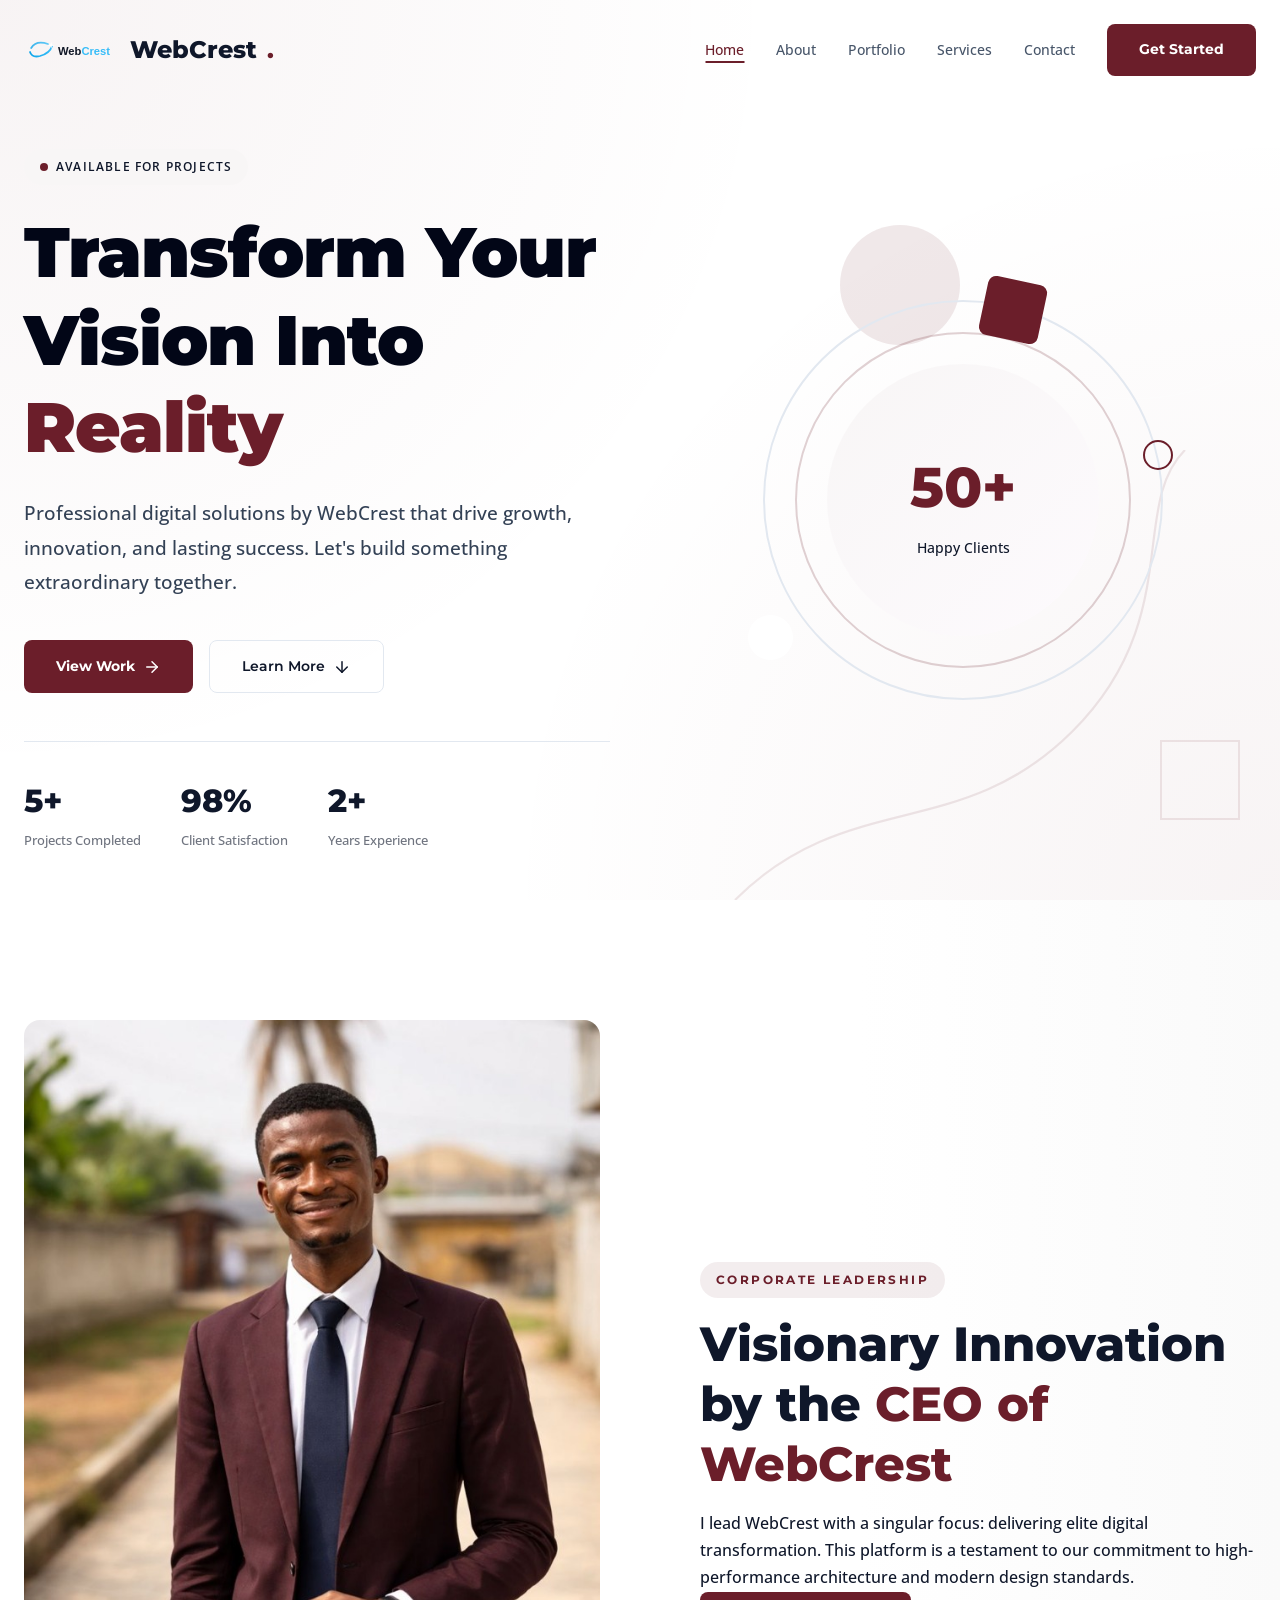
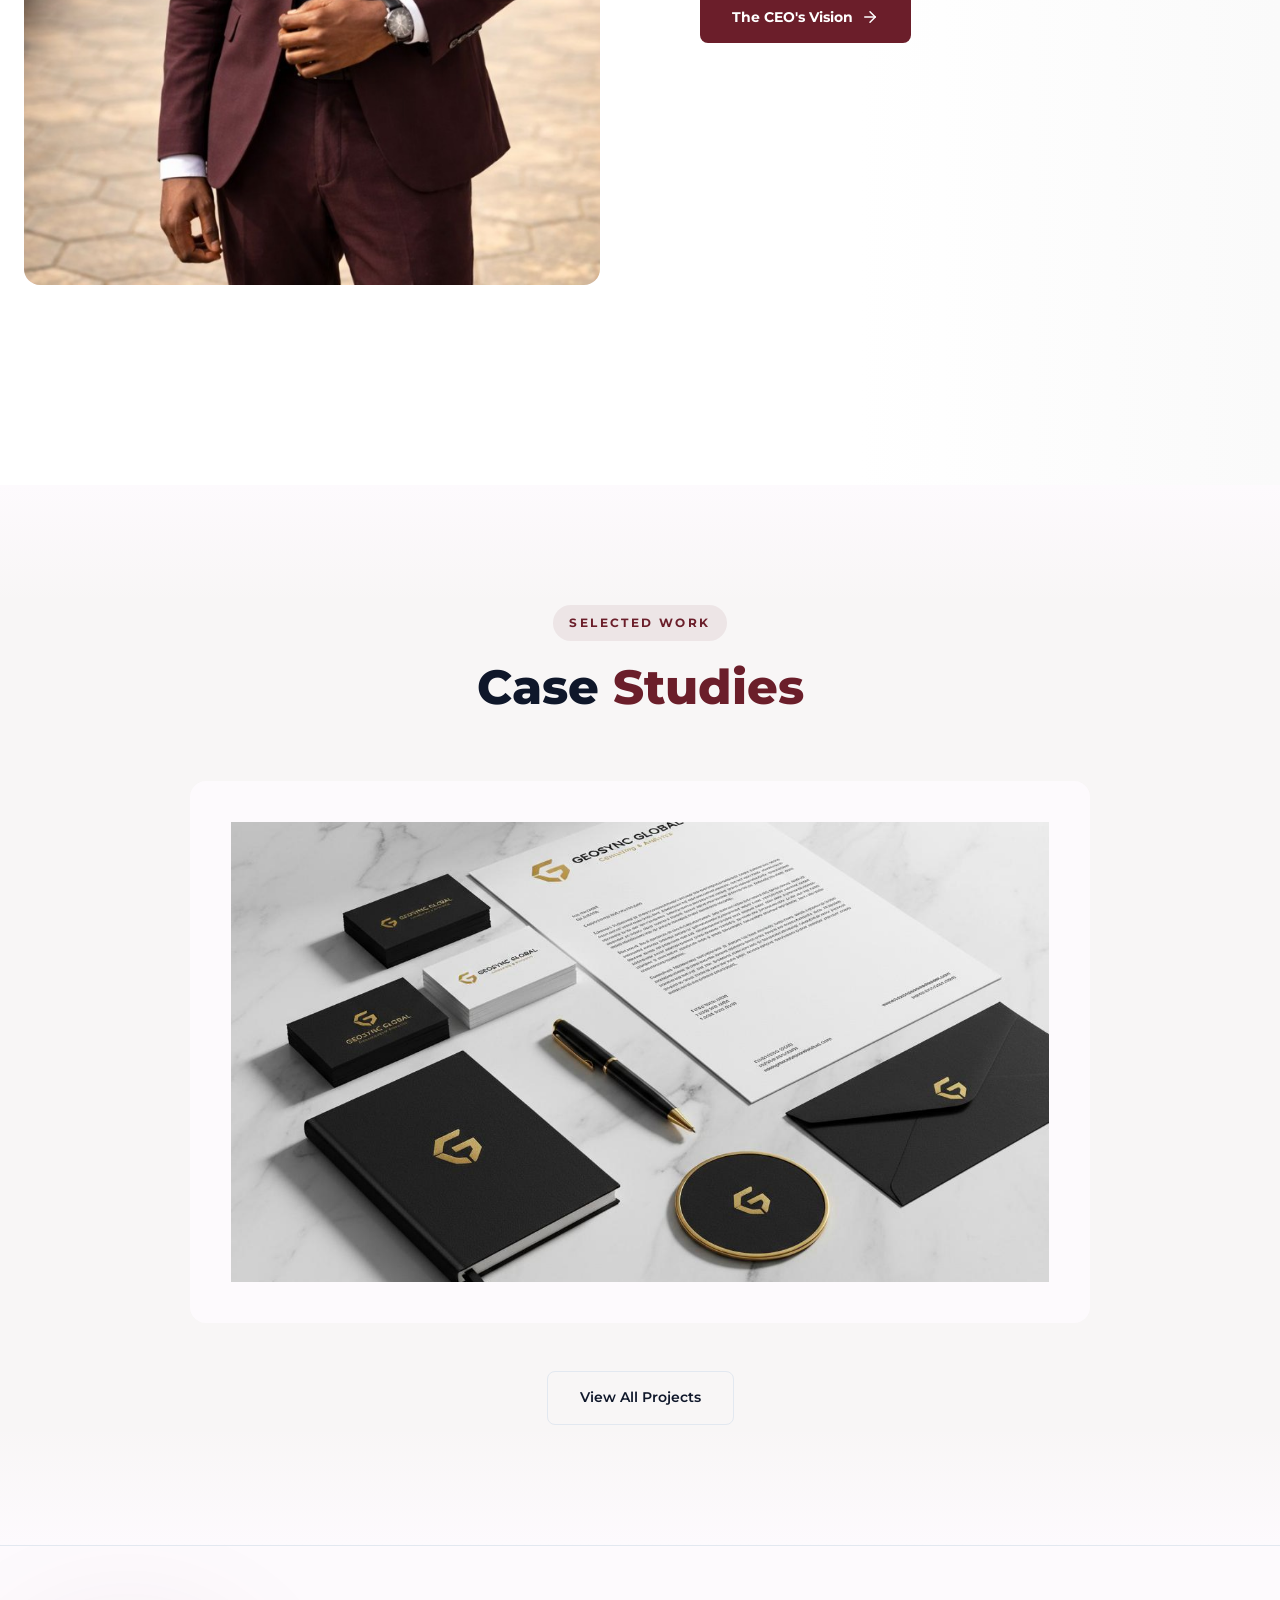
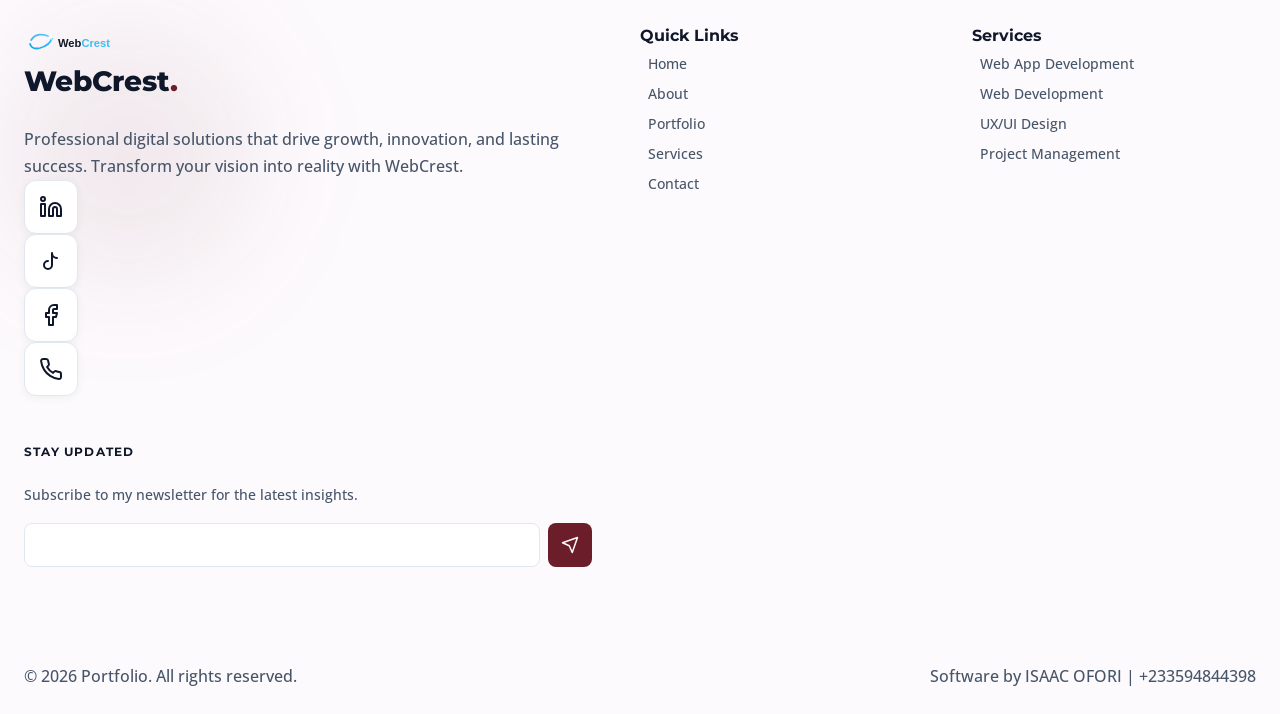
==== index.html @ c92a0d83 "Initial commit" ====
<!DOCTYPE html>
<html lang="en">

<head>
    <meta charset="UTF-8">
    <meta name="viewport" content="width=device-width, initial-scale=1.0">
    <title>WebCrest | Professional Digital Solutions</title>
    <link rel="preconnect" href="https://fonts.googleapis.com">
    <link rel="preconnect" href="https://fonts.gstatic.com" crossorigin>
    <link
        href="https://fonts.googleapis.com/css2?family=Montserrat:wght@100;200;300;400;500;600;700;800;900&family=Open+Sans:wght@300;400;500;600;700;800&display=swap"
        rel="stylesheet">
    <link rel="stylesheet" href="styles.css">
</head>

<body>
    <!-- Navigation -->
    <nav class="navbar" id="navbar">
        <div class="nav-container">
            <a href="index.html" class="logo">
                <img src="logo.svg" alt="WebCrest Logo" class="logo-img">
                WebCrest<span class="accent">.</span>
            </a>
            <button class="nav-toggle" id="navToggle" aria-label="Toggle menu">
                <span></span>
                <span></span>
                <span></span>
            </button>
            <ul class="nav-menu" id="navMenu">
                <li><a href="index.html" class="nav-link active">Home</a></li>
                <li><a href="about.html" class="nav-link">About</a></li>
                <li><a href="portfolio.html" class="nav-link">Portfolio</a></li>
                <li><a href="services.html" class="nav-link">Services</a></li>
                <li><a href="contact.html" class="nav-link">Contact</a></li>
                <li><a href="contact.html" class="btn-primary">Get Started</a></li>
            </ul>
        </div>
    </nav>

    <!-- Hero Section -->
    <section id="hero" class="hero">
        <div class="hero-shapes">
            <div class="shape circle-large"></div>
            <div class="shape circle-small"></div>
            <div class="shape rectangle"></div>
            <div class="shape dots"></div>
            <svg class="shape curved-line" viewBox="0 0 400 400" fill="none">
                <path d="M0 400C100 300 200 350 300 250C400 150 350 50 400 0" stroke="var(--color-accent)"
                    stroke-width="2" fill="none" />
            </svg>
        </div>
        <div class="container">
            <div class="hero-grid">
                <div class="hero-content">
                    <div class="availability-badge">
                        <span class="pulse-dot"></span>
                        <span>Available for Projects</span>
                    </div>
                    <h1 class="hero-title">
                        <span>Transform Your</span>
                        <span>Vision Into <span class="accent">Reality</span></span>
                    </h1>
                    <p class="hero-subtitle">Professional digital solutions by WebCrest that drive growth, innovation,
                        and lasting success. Let's build something extraordinary together.</p>
                    <div class="hero-buttons">
                        <a href="portfolio.html" class="btn-primary">
                            View Work
                            <svg width="18" height="18" viewBox="0 0 24 24" fill="none" stroke="currentColor"
                                stroke-width="2" stroke-linecap="round" stroke-linejoin="round">
                                <path d="M5 12h14" />
                                <path d="m12 5 7 7-7 7" />
                            </svg>
                        </a>
                        <a href="about.html" class="btn-secondary">
                            Learn More
                            <svg width="18" height="18" viewBox="0 0 24 24" fill="none" stroke="currentColor"
                                stroke-width="2" stroke-linecap="round" stroke-linejoin="round">
                                <path d="M12 5v14" />
                                <path d="m19 12-7 7-7-7" />
                            </svg>
                        </a>
                    </div>
                    <div class="hero-stats">
                        <div class="stat-item">
                            <div class="stat-number">5+</div>
                            <div class="stat-label">Projects Completed</div>
                        </div>
                        <div class="stat-item">
                            <div class="stat-number">98%</div>
                            <div class="stat-label">Client Satisfaction</div>
                        </div>
                        <div class="stat-item">
                            <div class="stat-number">2+</div>
                            <div class="stat-label">Years Experience</div>
                        </div>
                    </div>
                </div>
                <div class="hero-visual">
                    <div class="orbit-container">
                        <div class="orbit orbit-1"></div>
                        <div class="orbit orbit-2"></div>
                        <div class="center-card">
                            <div class="center-stat">50+</div>
                            <div class="center-label">Happy Clients</div>
                        </div>
                        <div class="floating-element fe-1"></div>
                        <div class="floating-element fe-2"></div>
                        <div class="floating-element fe-3"></div>
                    </div>
                </div>
            </div>
        </div>
    </section>

    <!-- Brief About Summary -->
    <section class="about section-padding">
        <div class="container">
            <div class="about-grid">
                <div class="about-image-wrapper scroll-animate-left">
                    <div class="about-image">
                        <img src="ceo-portrait.jpg" alt="CEO of WebCrest - Professional Portrait">
                    </div>
                </div>
                <div class="about-content">
                    <span class="section-label scroll-animate">Corporate Leadership</span>
                    <h2 class="section-title scroll-animate stagger-1">Visionary Innovation by the <span
                            class="accent">CEO of WebCrest</span></h2>
                    <p class="scroll-animate stagger-2">I lead WebCrest with a singular focus: delivering elite digital
                        transformation. This platform is a testament to our commitment to high-performance architecture
                        and modern design standards.</p>
                    <a href="about.html" class="btn-primary scroll-animate stagger-3">
                        The CEO's Vision
                        <svg width="18" height="18" viewBox="0 0 24 24" fill="none" stroke="currentColor"
                            stroke-width="2" stroke-linecap="round" stroke-linejoin="round">
                            <path d="M5 12h14" />
                            <path d="m12 5 7 7-7 7" />
                        </svg>
                    </a>
                </div>
            </div>
        </div>
    </section>

    <!-- Featured Portfolio -->
    <section class="portfolio section-padding" style="background: var(--color-neutral);">
        <div class="container">
            <div class="section-header">
                <span class="section-label">Selected Work</span>
                <h2 class="section-title">Case <span class="accent">Studies</span></h2>
            </div>
            <div class="portfolio-grid" style="grid-template-columns: 1fr;">
                <div class="portfolio-card featured scroll-animate-scale" style="max-width: 900px; margin: 0 auto;">
                    <div class="portfolio-image">
                        <img src="portfolio-branding.jpg" alt="WebCrest Marketing Ecosystem">
                        <div class="portfolio-overlay">
                            <h3>WebCrest Official Corporate Ecosystem</h3>
                            <a href="portfolio.html" class="portfolio-link">Explore the Build</a>
                        </div>
                    </div>
                </div>
            </div>
            <div class="text-center" style="margin-top: 40px;">
                <a href="portfolio.html" class="btn-secondary">View All Projects</a>
            </div>
        </div>
    </section>

    <!-- Footer -->
    <footer class="footer">
        <div class="footer-bg">
            <div class="gradient-orb orb-1"></div>
            <div class="gradient-orb orb-2"></div>
        </div>
        <div class="container">
            <div class="footer-grid">
                <div class="footer-brand scroll-animate">
                    <a href="index.html" class="footer-logo logo" style="font-size: 28px; margin-bottom: 20px;">
                        <img src="logo.svg" alt="WebCrest Logo" class="logo-img">
                        WebCrest<span class="accent">.</span>
                    </a>
                    <p class="footer-desc">Professional digital solutions that drive growth, innovation, and lasting
                        success. Transform your vision into reality with WebCrest.</p>
                    <div class="footer-social">
                        <a href="https://www.linkedin.com/search/results/all/?keywords=ISAAC%20OFORI" target="_blank"
                            class="social-link" title="LinkedIn"><svg width="18" height="18" viewBox="0 0 24 24"
                                fill="none" stroke="currentColor" stroke-width="2" stroke-linecap="round"
                                stroke-linejoin="round">
                                <path
                                    d="M16 8a6 6 0 0 1 6 6v7h-4v-7a2 2 0 0 0-2-2 2 2 0 0 0-2 2v7h-4v-7a6 6 0 0 1 6-6z" />
                                <rect width="4" height="12" x="2" y="9" />
                                <circle cx="4" cy="4" r="2" />
                            </svg></a>
                        <a href="https://www.tiktok.com/@isaacofori" target="_blank" class="social-link"
                            title="TikTok"><svg width="18" height="18" viewBox="0 0 24 24" fill="none"
                                stroke="currentColor" stroke-width="2" stroke-linecap="round" stroke-linejoin="round">
                                <path d="M9 12a4 4 0 1 0 4 4V4a5 5 0 0 0 5 5" />
                            </svg></a>
                        <a href="https://www.facebook.com/isaacofori.official" target="_blank" class="social-link"
                            title="Facebook"><svg width="18" height="18" viewBox="0 0 24 24" fill="none"
                                stroke="currentColor" stroke-width="2" stroke-linecap="round" stroke-linejoin="round">
                                <path d="M18 2h-3a5 5 0 0 0-5 5v3H7v4h3v8h4v-8h3l1-4h-4V7a1 1 0 0 1 1-1h3z" />
                            </svg></a>
                        <a href="https://wa.me/233594844398" target="_blank" class="social-link" title="WhatsApp"><svg
                                width="18" height="18" viewBox="0 0 24 24" fill="none" stroke="currentColor"
                                stroke-width="2" stroke-linecap="round" stroke-linejoin="round">
                                <path
                                    d="M22 16.92v3a2 2 0 0 1-2.18 2 19.79 19.79 0 0 1-8.63-3.07 19.5 19.5 0 0 1-6-6 19.79 19.79 0 0 1-3.07-8.67A2 2 0 0 1 4.11 2h3a2 2 0 0 1 2 1.72 12.84 12.84 0 0 0 .7 2.81 2 2 0 0 1-.45 2.11L8.09 9.91a16 16 0 0 0 6 6l1.27-1.27a2 2 0 0 1 2.11-.45 12.84 12.84 0 0 0 2.81.7A2 2 0 0 1 22 16.92z" />
                            </svg></a>
                    </div>
                </div>
                <div class="footer-nav scroll-animate stagger-1">
                    <h4>Quick Links</h4>
                    <ul class="footer-links">
                        <li><a href="index.html">Home</a></li>
                        <li><a href="about.html">About</a></li>
                        <li><a href="portfolio.html">Portfolio</a></li>
                        <li><a href="services.html">Services</a></li>
                        <li><a href="contact.html">Contact</a></li>
                    </ul>
                </div>
                <div class="footer-services scroll-animate stagger-2">
                    <h4>Services</h4>
                    <ul class="footer-links">
                        <li><a href="services.html">Web App Development</a></li>
                        <li><a href="services.html">Web Development</a></li>
                        <li><a href="services.html">UX/UI Design</a></li>
                        <li><a href="services.html">Project Management</a></li>
                    </ul>
                </div>
                <div class="footer-newsletter scroll-animate stagger-3">
                    <h4>Stay Updated</h4>
                    <p>Subscribe to my newsletter for the latest insights.</p>
                    <form class="newsletter-form" id="newsletterForm">
                        <input type="email" placeholder="Email Address" required>
                        <button type="submit">
                            <svg width="18" height="18" viewBox="0 0 24 24" fill="none" stroke="currentColor"
                                stroke-width="2" stroke-linecap="round" stroke-linejoin="round">
                                <path d="m22 2-7 20-4-9-9-4 20-7z" />
                            </svg>
                        </button>
                    </form>
                    <div class="subscribe-success" id="subscribeSuccess" style="display: none;">Successfully subscribed!
                    </div>
                </div>
            </div>
            <div class="footer-bottom">
                <p>&copy; 2026 Portfolio. All rights reserved.</p>
                <p class="credits">Software by ISAAC OFORI | +233594844398</p>
            </div>
        </div>
    </footer>

    <script src="script.js"></script>
</body>

</html>
---- styles.css ----
/* ============================================
   PROFESSIONAL BUSINESS PORTFOLIO
   Modern CSS with Animations
   ============================================ */

/* CSS Variables */
:root {
    --color-primary: #ffffff;
    /* Pure White */
    --color-secondary: #fdfafd;
    /* Soft Warm Gray to complement maroon */
    --color-accent: #6b1e2a;
    /* Professional Maroon from suit */
    --color-accent-dark: #4a151d;
    /* Deep Burgundy for hover */
    --color-accent-soft: rgba(107, 30, 42, 0.08);
    --color-neutral: #f8f6f6;
    /* Light warm neutral */

    --color-text: #0f172a;
    /* High-contrast Navy Black */
    --color-text-muted: #475569;
    /* Professional Subtext Gray */
    --color-border: #e2e8f0;
    /* Soft border */

    --font-display: 'Montserrat', sans-serif;
    --font-body: 'Open Sans', sans-serif;

    --ease-push: cubic-bezier(0.34, 1.56, 0.64, 1);
    --ease-expo-out: cubic-bezier(0.16, 1, 0.3, 1);
    --ease-smooth: cubic-bezier(0.4, 0, 0.2, 1);

    --shadow-premium: 0 20px 50px rgba(74, 21, 29, 0.15);
    --shadow-glow: 0 0 20px rgba(107, 30, 42, 0.2);
}

/* Reset & Base */
*,
*::before,
*::after {
    margin: 0;
    padding: 0;
    box-sizing: border-box;
}

html {
    scroll-behavior: smooth;
}

body {
    font-family: var(--font-body);
    line-height: 1.7;
    /* More air for readability */
    color: var(--color-text);
    background-color: var(--color-primary);
    overflow-x: hidden;
    -webkit-font-smoothing: antialiased;
    font-weight: 500;
    /* Slightly heavier than normal */
}

section {
    position: relative;
    background-color: var(--color-primary);
}

.section-padding {
    padding: 120px 0;
}

.navbar.scrolled {
    background: rgba(255, 255, 255, 0.95);
    backdrop-filter: blur(10px);
    border-bottom: 1px solid var(--color-border);
    box-shadow: 0 4px 20px rgba(0, 0, 0, 0.03);
}

.nav-link:hover,
.nav-link.active {
    color: var(--color-accent) !important;
}

.service-card-icon,
.stat-card-icon,
.portfolio-arrow svg {
    color: var(--color-accent);
}

.logo {
    color: #111827;
}

/* Custom Scrollbar */
::-webkit-scrollbar {
    width: 10px;
}

::-webkit-scrollbar-track {
    background: var(--color-primary);
}

::-webkit-scrollbar-thumb {
    background: #cbd5e1;
    border-radius: 5px;
    border: 3px solid var(--color-primary);
}

::-webkit-scrollbar-thumb:hover {
    background: var(--color-accent);
}

h1,
h2,
h3,
h4,
h5,
h6 {
    font-family: var(--font-display);
    color: var(--color-text);
    line-height: 1.25;
    font-weight: 700;
    text-rendering: optimizeLegibility;
}

a {
    text-decoration: none;
    color: inherit;
}

ul {
    list-style: none;
}

img {
    max-width: 100%;
    height: auto;
    display: block;
}

.container {
    width: 100%;
    max-width: 1400px;
    margin: 0 auto;
    padding: 0 24px;
}

.accent {
    color: var(--color-accent);
}

/* ============================================
   BUTTONS
   ============================================ */
.btn-primary,
.btn-secondary {
    display: inline-flex;
    align-items: center;
    justify-content: center;
    gap: 8px;
    padding: 14px 32px;
    font-family: var(--font-display);
    font-size: 14px;
    font-weight: 600;
    border-radius: 8px;
    transition: all 0.3s var(--ease-expo-out);
    cursor: pointer;
    border: none;
}

.btn-primary {
    background: var(--color-accent);
    color: #ffffff !important;
    font-weight: 700;
}

.btn-primary:hover {
    transform: translateY(-5px);
    background: var(--color-accent-dark);
}

.btn-secondary {
    background: transparent;
    color: var(--color-text);
    border: 1px solid var(--color-border);
}

.btn-secondary:hover {
    background: var(--color-secondary);
}

.btn-full {
    width: 100%;
}

/* ============================================
   NAVIGATION
   ============================================ */
.navbar {
    position: fixed;
    top: 0;
    left: 0;
    width: 100%;
    z-index: 1000;
    padding: 24px 0;
    transition: all 0.4s var(--ease-expo-out);
    background: transparent;
}

.navbar.scrolled {
    background: rgba(255, 255, 255, 0.95);
    backdrop-filter: blur(10px);
    -webkit-backdrop-filter: blur(10px);
    padding: 16px 0;
    border-bottom: 1px solid var(--color-border);
}

.scrolled .nav-link,
.scrolled .logo {
    color: var(--color-text);
}

.scrolled .nav-link:hover {
    color: var(--color-accent);
}

/* Page Header for Multi-page */
.page-header {
    padding: 160px 0 80px;
    background: #2a0b11;
    /* Deep Burgundy */
    color: #ffffff;
    /* High-contrast White */
    text-align: center;
}

.page-header h1 {
    font-size: clamp(36px, 5vw, 56px);
    margin-bottom: 16px;
    color: #ffffff;
    /* Explicit White */
}

.page-header p {
    font-size: 18px;
    max-width: 600px;
    margin: 0 auto;
    color: #94a3b8;
    /* Light text on dark bg */
}

.inner-page .navbar {
    background: rgba(255, 255, 255, 0.95);
    backdrop-filter: blur(10px);
    box-shadow: 0 2px 20px rgba(0, 0, 0, 0.05);
    padding: 12px 0;
}

.nav-link.active {
    color: var(--color-accent);
}

.nav-link.active::after {
    width: 100%;
}

.nav-container {
    display: flex;
    align-items: center;
    justify-content: space-between;
    max-width: 1400px;
    margin: 0 auto;
    padding: 0 24px;
}

.logo {
    display: flex;
    align-items: center;
    gap: 10px;
    font-family: var(--font-display);
    font-size: 24px;
    font-weight: 800;
    color: var(--color-text);
}

.logo-img {
    height: 32px;
    width: auto;
}

.nav-menu {
    display: flex;
    align-items: center;
    gap: 32px;
}

.nav-link {
    font-size: 14px;
    font-weight: 500;
    color: var(--color-text-muted);
    position: relative;
    transition: color 0.3s;
}

.nav-link::after {
    content: '';
    position: absolute;
    bottom: -4px;
    left: 50%;
    width: 0;
    height: 2px;
    background: var(--color-accent);
    transition: all 0.3s var(--ease-expo-out);
    transform: translateX(-50%);
}

.nav-link:hover {
    color: var(--color-accent);
}

.nav-link:hover::after {
    width: 100%;
}

.nav-toggle {
    display: none;
    flex-direction: column;
    gap: 5px;
    background: none;
    border: none;
    cursor: pointer;
    padding: 5px;
}

.nav-toggle span {
    display: block;
    width: 24px;
    height: 2px;
    background: var(--color-text);
    transition: all 0.3s var(--ease-expo-out);
}

/* ============================================
   HERO SECTION
   ============================================ */
.hero {
    position: relative;
    min-height: 100vh;
    display: flex;
    align-items: center;
    background: radial-gradient(circle at 0% 0%, rgba(107, 30, 42, 0.05) 0%, transparent 50%),
        radial-gradient(circle at 100% 100%, rgba(107, 30, 42, 0.05) 0%, transparent 50%),
        var(--color-primary);
    overflow: hidden;
    padding-top: 100px;
}

.section-label {
    display: inline-block;
    padding: 8px 16px;
    background: var(--color-accent-soft);
    color: var(--color-accent);
    font-family: var(--font-display);
    font-size: 12px;
    font-weight: 700;
    text-transform: uppercase;
    letter-spacing: 2px;
    border-radius: 100px;
    margin-bottom: 24px;
}

.hero-subtitle {
    color: var(--color-text-muted);
    font-size: 1.1rem;
    max-width: 600px;
    margin-bottom: 40px;
    line-height: 1.8;
}

.hero-shapes {
    position: absolute;
    inset: 0;
    pointer-events: none;
    overflow: hidden;
}

.shape {
    position: absolute;
    opacity: 0.1;
}

.circle-large {
    width: 500px;
    height: 500px;
    border: 2px solid var(--color-primary);
    border-radius: 50%;
    top: -100px;
    right: -100px;
    animation: float 5s ease-in-out infinite;
}

.circle-small {
    width: 120px;
    height: 120px;
    background: var(--color-accent);
    border-radius: 50%;
    top: 25%;
    right: 25%;
    animation: float 5s ease-in-out infinite 1s;
}

.rectangle {
    width: 80px;
    height: 80px;
    border: 2px solid var(--color-accent);
    bottom: 80px;
    right: 40px;
    transform: rotate(12deg);
    animation: float 5s ease-in-out infinite 2s;
}

.dots {
    top: 33%;
    left: 40px;
    display: grid;
    grid-template-columns: repeat(4, 8px);
    gap: 12px;
}

.dots::before {
    content: '';
    grid-column: 1 / -1;
    display: grid;
    grid-template-columns: repeat(4, 8px);
    gap: 12px;
}

.dots::before,
.dots::after {
    content: '';
}

.dots,
.dots::before,
.dots::after {
    background-image: radial-gradient(circle, var(--color-primary) 4px, transparent 4px);
    background-size: 20px 20px;
    width: 80px;
    height: 80px;
}

.curved-line {
    bottom: 0;
    right: 0;
    width: 50%;
    height: 50%;
    opacity: 0.1;
}

.hero-grid {
    display: grid;
    grid-template-columns: 1fr 1fr;
    gap: 60px;
    align-items: center;
}

.hero-content {
    max-width: 600px;
}

.availability-badge {
    display: inline-flex;
    align-items: center;
    gap: 8px;
    padding: 8px 16px;
    background: var(--color-neutral);
    border-radius: 50px;
    font-size: 12px;
    font-weight: 600;
    text-transform: uppercase;
    letter-spacing: 0.1em;
    margin-bottom: 24px;
    animation: fadeInUp 0.8s var(--ease-expo-out) 0.2s both;
}

.pulse-dot {
    width: 8px;
    height: 8px;
    background: var(--color-accent);
    border-radius: 50%;
    animation: pulse 2s ease-in-out infinite;
}

.hero-title {
    font-size: clamp(38px, 6vw, 70px);
    font-weight: 900;
    /* Max weight for maximum clarity */
    color: #020617;
    margin-bottom: 24px;
    letter-spacing: -1px;
}

.hero-title span {
    display: block;
    animation: fadeInUp 0.8s var(--ease-expo-out) both;
}

.hero-title span:nth-child(1) {
    animation-delay: 0.4s;
}

.hero-title span:nth-child(2) {
    animation-delay: 0.5s;
}

.hero-subtitle {
    color: #334155;
    /* Slate-700: Strong readability */
    font-size: 1.2rem;
    font-weight: 500;
    opacity: 1;
}

.hero-buttons {
    display: flex;
    gap: 16px;
    margin-bottom: 48px;
    animation: fadeInUp 0.8s var(--ease-expo-out) 0.9s both;
    flex-wrap: wrap;
}

.hero-stats {
    display: flex;
    gap: 40px;
    padding-top: 32px;
    border-top: 1px solid var(--color-border);
    animation: fadeInUp 0.8s var(--ease-expo-out) 1.1s both;
}

.stat-item .stat-number {
    font-family: var(--font-display);
    font-size: 32px;
    font-weight: 800;
    color: var(--color-text);
}

.stat-item .stat-label {
    font-size: 13px;
    color: var(--color-text);
    opacity: 0.6;
}

/* Hero Visual */
.hero-visual {
    display: flex;
    justify-content: center;
    align-items: center;
    animation: fadeIn 1s var(--ease-expo-out) 0.6s both;
}

.orbit-container {
    position: relative;
    width: 400px;
    height: 400px;
}

.orbit {
    position: absolute;
    border-radius: 50%;
    border: 2px solid var(--color-border);
}

.orbit-1 {
    inset: 0;
    animation: float 5s ease-in-out infinite;
}

.orbit-2 {
    inset: 32px;
    border-color: var(--color-accent);
    opacity: 0.2;
    animation: float 5s ease-in-out infinite 0.5s;
}

.center-card {
    position: absolute;
    inset: 64px;
    background: linear-gradient(135deg, var(--color-neutral), var(--color-secondary));
    border-radius: 50%;
    display: flex;
    flex-direction: column;
    align-items: center;
    justify-content: center;
    box-shadow: var(--shadow-card);
    animation: float 5s ease-in-out infinite 1s;
}

.center-stat {
    font-family: var(--font-display);
    font-size: 56px;
    font-weight: 800;
    color: var(--color-accent);
}

.center-label {
    font-size: 14px;
    font-weight: 500;
    color: var(--color-text);
}

.floating-element {
    position: absolute;
    animation: float 5s ease-in-out infinite;
}

.fe-1 {
    width: 60px;
    height: 60px;
    background: var(--color-accent);
    border-radius: 8px;
    top: -20px;
    right: 30%;
    transform: rotate(12deg);
    animation-delay: 0.3s;
    box-shadow: var(--shadow-accent);
}

.fe-2 {
    width: 45px;
    height: 45px;
    background: var(--color-primary);
    border-radius: 50%;
    bottom: 40px;
    left: -15px;
    animation-delay: 0.8s;
}

.fe-3 {
    width: 30px;
    height: 30px;
    border: 2px solid var(--color-accent);
    border-radius: 50%;
    top: 35%;
    right: -10px;
    animation-delay: 1.2s;
}

/* Scroll Indicator */
.scroll-indicator {
    position: absolute;
    bottom: 40px;
    left: 50%;
    transform: translateX(-50%);
    animation: bounce 2s ease-in-out infinite;
}

.mouse {
    width: 24px;
    height: 40px;
    border: 2px solid var(--color-primary);
    border-radius: 12px;
    display: flex;
    justify-content: center;
    padding-top: 8px;
    opacity: 0.3;
}

.wheel {
    width: 4px;
    height: 8px;
    background: var(--color-accent);
    border-radius: 2px;
    animation: scrollWheel 2s ease-in-out infinite;
}

/* ============================================
   SECTION COMMON STYLES
   ============================================ */
.section-label {
    display: inline-block;
    font-size: 12px;
    font-weight: 700;
    text-transform: uppercase;
    letter-spacing: 0.2em;
    color: var(--color-accent);
    margin-bottom: 16px;
}

.section-title {
    font-size: clamp(32px, 4vw, 48px);
    font-weight: 800;
    color: var(--color-text);
    margin-bottom: 16px;
}

.section-subtitle {
    font-size: 16px;
    color: var(--color-text);
    opacity: 0.7;
    max-width: 500px;
}

.section-header {
    text-align: center;
    max-width: 600px;
    margin: 0 auto 64px;
}

.text-center {
    text-align: center;
}

/* ============================================
   ABOUT SECTION
   ============================================ */
.about {
    padding: 120px 0;
    background: var(--color-secondary);
    position: relative;
    overflow: hidden;
}

.about::before {
    content: '';
    position: absolute;
    top: 0;
    right: 0;
    width: 33%;
    height: 100%;
    background: linear-gradient(to left, rgba(245, 245, 245, 0.5), transparent);
    pointer-events: none;
}

.about-grid {
    display: grid;
    grid-template-columns: 1fr 1fr;
    gap: 80px;
    align-items: center;
    margin-bottom: 80px;
}

.about-image {
    position: relative;
}

.about-image img {
    width: 100%;
    border-radius: 16px;
    box-shadow: var(--shadow-card-hover);
    transition: transform 0.7s var(--ease-expo-out);
}

.about-image:hover img {
    transform: scale(1.03);
}

.experience-card {
    position: absolute;
    bottom: -24px;
    right: -24px;
    background: var(--color-secondary);
    border-radius: 12px;
    padding: 24px;
    box-shadow: var(--shadow-card-hover);
    max-width: 200px;
    animation: float 5s ease-in-out infinite;
}

.exp-icon {
    width: 40px;
    height: 40px;
    background: var(--color-accent-soft);
    border-radius: 50%;
    display: flex;
    align-items: center;
    justify-content: center;
    color: var(--color-accent);
    margin-bottom: 12px;
}

.exp-number {
    font-family: var(--font-display);
    font-size: 32px;
    font-weight: 800;
    color: var(--color-primary);
    margin-bottom: 4px;
}

.exp-text {
    font-size: 13px;
    color: var(--color-text);
    opacity: 0.7;
}

.deco-square {
    position: absolute;
    top: -16px;
    left: -16px;
    width: 96px;
    height: 96px;
    border: 2px solid var(--color-accent);
    border-radius: 8px;
    opacity: 0.2;
    z-index: -1;
}

.deco-circle {
    position: absolute;
    bottom: -16px;
    left: 25%;
    width: 64px;
    height: 64px;
    background: var(--color-neutral);
    border-radius: 50%;
    z-index: -1;
}

.about-content {
    padding-left: 20px;
}

.about-text {
    margin-bottom: 24px;
}

.about-text p {
    margin-bottom: 16px;
    color: var(--color-text);
    opacity: 0.8;
    line-height: 1.8;
}

.about-features {
    display: grid;
    grid-template-columns: 1fr 1fr;
    gap: 12px;
    margin-bottom: 32px;
}

.feature-item {
    display: flex;
    align-items: center;
    gap: 12px;
    font-size: 14px;
    font-weight: 500;
}

.feature-dot {
    width: 8px;
    height: 8px;
    background: var(--color-accent);
    border-radius: 50%;
}

/* Stats Grid */
.stats-grid {
    display: grid;
    grid-template-columns: repeat(4, 1fr);
    gap: 24px;
}

.stat-card,
.portfolio-card,
.service-card,
.testimonial-card,
.info-card {
    background: rgba(255, 255, 255, 0.03);
    border: 1px solid rgba(255, 255, 255, 0.05);
    border-radius: 24px;
    padding: 40px;
    transition: all 0.5s var(--ease-expo-out);
    backdrop-filter: blur(10px);
}

.stat-card:hover,
.service-card:hover,
.portfolio-card:hover {
    transform: translateY(-10px);
    background: rgba(255, 255, 255, 0.06);
    border-color: var(--color-accent);
    box-shadow: 0 30px 60px rgba(0, 0, 0, 0.5);
}

.stat-card h3,
.service-card h3,
.portfolio-card h3 {
    color: var(--color-text);
}

.stat-card p,
.service-card p,
.portfolio-card p {
    color: var(--color-text-muted);
}

.stat-card-icon {
    width: 48px;
    height: 48px;
    background: var(--color-neutral);
    border-radius: 8px;
    display: flex;
    align-items: center;
    justify-content: center;
    margin-bottom: 16px;
    transition: all 0.3s;
}

.stat-card:hover .stat-card-icon {
    background: var(--color-accent);
    color: var(--color-secondary);
}

.stat-card-number {
    font-family: var(--font-display);
    font-size: 32px;
    font-weight: 800;
    color: var(--color-text);
    margin-bottom: 4px;
    transition: color 0.3s;
}

.stat-card:hover .stat-card-number {
    color: var(--color-accent);
}

.stat-card-label {
    font-size: 13px;
    color: var(--color-text);
    opacity: 0.7;
}

/* ============================================
   PORTFOLIO SECTION
   ============================================ */
.portfolio {
    padding: 120px 0;
    position: relative;
}

.portfolio,
.services,
.about,
.tech-stack,
.contact {
    background-color: var(--color-primary);
}

.portfolio::before,
.portfolio::after {
    content: '';
    position: absolute;
    left: 0;
    right: 0;
    height: 120px;
    pointer-events: none;
}

.portfolio::before {
    top: 0;
    background: linear-gradient(to bottom, var(--color-secondary), transparent);
}

.portfolio::after {
    bottom: 0;
    background: linear-gradient(to top, var(--color-secondary), transparent);
}

.portfolio-grid {
    display: grid;
    grid-template-columns: repeat(3, 1fr);
    gap: 24px;
    margin-bottom: 48px;
}

.portfolio-card {
    background: var(--color-secondary);
    border-radius: 16px;
    overflow: hidden;
    box-shadow: var(--shadow-card);
    transition: all 0.5s var(--ease-expo-out);
    position: relative;
}

.portfolio-card:hover {
    transform: translateY(-8px);
    box-shadow: var(--shadow-card-hover);
}

.portfolio-card.featured {
    grid-column: span 2;
    grid-row: span 1;
}

.portfolio-image {
    position: relative;
    overflow: hidden;
    aspect-ratio: 4/3;
}

.portfolio-card.featured .portfolio-image {
    aspect-ratio: 16/9;
}

.portfolio-image img {
    width: 100%;
    height: 100%;
    object-fit: cover;
    transition: transform 0.7s var(--ease-expo-out);
}

.portfolio-card:hover .portfolio-image img {
    transform: scale(1.1);
}

.portfolio-overlay {
    position: absolute;
    inset: 0;
    background: linear-gradient(to top, rgba(0, 0, 0, 0.9), rgba(0, 0, 0, 0.5), transparent);
    display: flex;
    flex-direction: column;
    justify-content: flex-end;
    padding: 24px;
    opacity: 0;
    transition: opacity 0.5s var(--ease-expo-out);
}

.portfolio-card:hover .portfolio-overlay {
    opacity: 1;
}

.portfolio-tags {
    display: flex;
    flex-wrap: wrap;
    gap: 8px;
    margin-bottom: 12px;
}

.portfolio-tags span {
    padding: 4px 12px;
    background: rgba(255, 255, 255, 0.2);
    backdrop-filter: blur(4px);
    border-radius: 50px;
    font-size: 11px;
    font-weight: 500;
    color: var(--color-secondary);
}

.portfolio-overlay h3 {
    color: var(--color-secondary);
    font-size: 20px;
    margin-bottom: 8px;
}

.portfolio-overlay p {
    color: rgba(255, 255, 255, 0.8);
    font-size: 14px;
    margin-bottom: 16px;
    display: -webkit-box;
    -webkit-line-clamp: 2;
    line-clamp: 2;
    -webkit-box-orient: vertical;
    overflow: hidden;
}

.portfolio-link {
    display: inline-flex;
    align-items: center;
    gap: 8px;
    color: var(--color-secondary);
    font-weight: 500;
    transition: color 0.3s;
}

.portfolio-link:hover {
    color: var(--color-accent);
}

.portfolio-content {
    padding: 20px;
    transition: opacity 0.3s;
}

.portfolio-card:hover .portfolio-content {
    opacity: 0;
}

.portfolio-category {
    font-size: 11px;
    font-weight: 700;
    text-transform: uppercase;
    letter-spacing: 0.1em;
    color: var(--color-accent);
    margin-bottom: 8px;
    display: block;
}

.portfolio-content h3 {
    font-size: 18px;
    margin-bottom: 8px;
    transition: color 0.3s;
}

.portfolio-card:hover .portfolio-content h3 {
    color: var(--color-accent);
}

.portfolio-content p {
    font-size: 14px;
    color: var(--color-text);
    opacity: 0.7;
    display: -webkit-box;
    -webkit-line-clamp: 2;
    -webkit-box-orient: vertical;
    line-clamp: 2;
    overflow: hidden;
}

.portfolio-arrow {
    position: absolute;
    top: 16px;
    right: 16px;
    width: 40px;
    height: 40px;
    background: var(--color-secondary);
    border-radius: 50%;
    display: flex;
    align-items: center;
    justify-content: center;
    opacity: 0;
    transform: scale(0.75);
    transition: all 0.5s var(--ease-expo-out);
    box-shadow: var(--shadow-card);
}

.portfolio-card:hover .portfolio-arrow {
    opacity: 1;
    transform: scale(1);
}

/* Services CTA */
.services-cta {
    background: #0f172a;
    /* Dark Navy for Contrast */
    border-radius: 24px;
    padding: 48px;
    display: flex;
    align-items: center;
    justify-content: space-between;
    gap: 32px;
}

.cta-content h3 {
    color: #ffffff;
    font-size: 24px;
    margin-bottom: 8px;
}

.cta-content p {
    color: rgba(255, 255, 255, 0.8);
}

.cta-button {
    display: inline-flex;
    align-items: center;
    gap: 8px;
    padding: 16px 32px;
    background: var(--color-accent);
    color: #000000;
    font-family: var(--font-display);
    font-size: 14px;
    font-weight: 600;
    border-radius: 8px;
    transition: all 0.3s var(--ease-expo-out);
    white-space: nowrap;
}

.cta-button:hover {
    background: var(--color-secondary);
    color: var(--color-primary);
    transform: translateY(-3px);
}

.footer {
    background: #050508;
    border-top: 1px solid var(--color-border);
    padding: 100px 0 50px;
}

.footer-desc,
.footer-links a,
.footer-newsletter p,
.footer-bottom p {
    color: var(--color-text-muted);
}

.social-link {
    width: 54px;
    height: 54px;
    background: #ffffff;
    border: 1px solid var(--color-border);
    color: var(--color-text);
    display: flex;
    align-items: center;
    justify-content: center;
    border-radius: 12px;
    transition: all 0.3s var(--ease-push);
    box-shadow: 0 2px 10px rgba(0, 0, 0, 0.05);
}

.social-link svg {
    width: 24px;
    /* Larger icons */
    height: 24px;
}

.social-link:hover {
    background: var(--color-accent);
    color: #000000;
    border-color: var(--color-accent);
    transform: translateY(-8px) scale(1.1);
}

.accent {
    color: var(--color-accent);
}

/* ============================================
   SERVICES SECTION
   ============================================ */
.services {
    padding: 120px 0;
    background: var(--color-secondary);
    position: relative;
    overflow: hidden;
}

.services-bg {
    position: absolute;
    inset: 0;
    pointer-events: none;
}

.connector-lines {
    position: absolute;
    top: 50%;
    left: 50%;
    transform: translate(-50%, -50%);
    width: 100%;
    height: 100%;
    opacity: 0.05;
}

.gradient-orb {
    position: absolute;
    border-radius: 50%;
    filter: blur(60px);
}

.orb-1 {
    width: 256px;
    height: 256px;
    background: rgba(201, 48, 44, 0.05);
    top: 80px;
    left: 40px;
}

.orb-2 {
    width: 384px;
    height: 384px;
    background: var(--color-neutral);
    bottom: 80px;
    right: 40px;
}

.services-grid {
    display: grid;
    grid-template-columns: repeat(3, 1fr);
    gap: 24px;
    margin-bottom: 80px;
}

.service-card {
    background: var(--color-secondary);
    border: 1px solid var(--color-border);
    border-radius: 16px;
    padding: 32px;
    position: relative;
    transition: all 0.5s var(--ease-expo-out);
}

.service-card:nth-child(1) {
    transform: rotate(-1deg);
}

.service-card:nth-child(2) {
    transform: rotate(0.5deg);
}

.service-card:nth-child(3) {
    transform: rotate(-0.5deg);
}

.service-card:nth-child(4) {
    transform: rotate(1deg);
}

.service-card:nth-child(5) {
    transform: rotate(-0.5deg);
}

.service-card:nth-child(6) {
    transform: rotate(0.5deg);
}

.service-card:hover {
    transform: translateY(-10px) rotate(0deg);
    border-color: var(--color-accent);
    box-shadow: var(--shadow-card-hover);
}

.service-icon {
    width: 64px;
    height: 64px;
    background: var(--color-neutral);
    border-radius: 12px;
    display: flex;
    align-items: center;
    justify-content: center;
    margin-bottom: 24px;
    transition: all 0.3s var(--ease-expo-out);
}

.service-card:hover .service-icon {
    background: var(--color-accent);
    color: var(--color-secondary);
    transform: scale(1.1) rotate(6deg);
}

.service-card h3 {
    font-size: 20px;
    margin-bottom: 12px;
    transition: color 0.3s;
}

.service-card:hover h3 {
    color: var(--color-accent);
}

.service-card p {
    font-size: 14px;
    color: var(--color-text);
    opacity: 0.7;
    line-height: 1.7;
    margin-bottom: 20px;
}

.service-link {
    display: inline-flex;
    align-items: center;
    gap: 8px;
    font-size: 14px;
    font-weight: 600;
    color: var(--color-accent);
    transition: color 0.3s;
}

.service-link:hover {
    color: var(--color-accent);
}

.service-link svg {
    transition: transform 0.3s var(--ease-expo-out);
}

.service-link:hover svg {
    transform: translateX(4px);
}

.service-line {
    position: absolute;
    bottom: 0;
    left: 0;
    width: 0;
    height: 3px;
    background: var(--color-accent);
    border-radius: 0 0 0 16px;
    transition: width 0.5s var(--ease-expo-out);
}

.service-card:hover .service-line {
    width: 100%;
    border-radius: 0 0 16px 16px;
}

/* Services CTA */
.services-cta {
    background: var(--color-primary);
    border-radius: 24px;
    padding: 48px;
    display: flex;
    align-items: center;
    justify-content: space-between;
    gap: 32px;
}

.cta-content h3 {
    color: var(--color-secondary);
    font-size: 24px;
    margin-bottom: 8px;
}

.cta-content p {
    color: rgba(255, 255, 255, 0.7);
}

.cta-button {
    display: inline-flex;
    align-items: center;
    gap: 8px;
    padding: 16px 32px;
    background: var(--color-accent);
    color: var(--color-secondary);
    font-family: var(--font-display);
    font-size: 14px;
    font-weight: 600;
    border-radius: 8px;
    transition: all 0.3s var(--ease-expo-out);
    white-space: nowrap;
}

.cta-button:hover {
    background: var(--color-secondary);
    color: var(--color-primary);
    transform: translateY(-3px);
}

.cta-button svg {
    transition: transform 0.3s var(--ease-expo-out);
}

.cta-button:hover svg {
    transform: translateX(4px);
}

/* ============================================
   CONTACT SECTION
   ============================================ */
.contact {
    padding: 120px 0;
    background: var(--color-neutral);
    position: relative;
    overflow: hidden;
}

.contact-bg {
    position: absolute;
    inset: 0;
    pointer-events: none;
}

.gradient-top {
    position: absolute;
    top: 0;
    left: 0;
    right: 0;
    height: 120px;
    background: linear-gradient(to bottom, var(--color-secondary), transparent);
}

.map-pattern {
    position: absolute;
    bottom: 0;
    right: 0;
    width: 50%;
    height: 50%;
    opacity: 0.05;
}

.contact-grid {
    display: grid;
    grid-template-columns: 2fr 3fr;
    gap: 64px;
}

.contact-info {
    display: flex;
    flex-direction: column;
    gap: 16px;
}

.info-card {
    display: flex;
    align-items: flex-start;
    gap: 16px;
    padding: 20px;
    background: var(--color-secondary);
    border: 1px solid var(--color-border);
    border-radius: 12px;
    transition: all 0.3s var(--ease-expo-out);
}

.info-card:hover {
    border-color: var(--color-accent);
    box-shadow: var(--shadow-card);
    transform: translateX(8px);
}

.info-icon {
    width: 48px;
    height: 48px;
    background: var(--color-neutral);
    border-radius: 8px;
    display: flex;
    align-items: center;
    justify-content: center;
    flex-shrink: 0;
    transition: all 0.3s;
}

.info-card:hover .info-icon {
    background: var(--color-accent);
    color: var(--color-secondary);
}

.info-label {
    display: block;
    font-size: 11px;
    font-weight: 700;
    text-transform: uppercase;
    letter-spacing: 0.1em;
    color: var(--color-text);
    opacity: 0.6;
    margin-bottom: 4px;
}

.info-value {
    font-size: 16px;
    font-weight: 600;
    color: var(--color-text);
    transition: color 0.3s;
}

.info-card:hover .info-value {
    color: var(--color-accent);
}

.social-links {
    padding-top: 16px;
}

.social-label {
    display: block;
    font-size: 12px;
    font-weight: 700;
    text-transform: uppercase;
    letter-spacing: 0.1em;
    color: var(--color-text);
    opacity: 0.6;
    margin-bottom: 12px;
}

.social-icons {
    display: flex;
    gap: 8px;
}

.social-icon {
    width: 40px;
    height: 40px;
    background: var(--color-secondary);
    border: 1px solid var(--color-border);
    border-radius: 8px;
    display: flex;
    align-items: center;
    justify-content: center;
    font-size: 14px;
    font-weight: 600;
    color: var(--color-text);
    transition: all 0.3s var(--ease-expo-out);
}

.social-icon:hover {
    background: var(--color-accent);
    border-color: var(--color-accent);
    color: var(--color-secondary);
}

/* Contact Form */
.contact-form-wrapper {
    background: var(--color-secondary);
    border-radius: 16px;
    box-shadow: var(--shadow-card);
    padding: 40px;
}

.contact-form {
    display: flex;
    flex-direction: column;
    gap: 20px;
}

.form-row {
    display: grid;
    grid-template-columns: 1fr 1fr;
    gap: 20px;
}

.form-group {
    position: relative;
}

.form-group input,
.form-group textarea {
    width: 100%;
    padding: 16px;
    border: 1px solid var(--color-border);
    border-radius: 8px;
    font-family: var(--font-body);
    font-size: 14px;
    background: transparent;
    transition: all 0.3s;
}

.form-group textarea {
    resize: none;
}

.form-group label {
    position: absolute;
    left: 16px;
    top: 16px;
    font-size: 14px;
    color: var(--color-text);
    opacity: 0.6;
    pointer-events: none;
    transition: all 0.2s;
    background: var(--color-secondary);
    padding: 0 4px;
}

.form-group input:focus,
.form-group textarea:focus,
.form-group input:not(:placeholder-shown),
.form-group textarea:not(:placeholder-shown) {
    border-color: var(--color-accent);
    outline: none;
    box-shadow: 0 0 0 3px rgba(201, 48, 44, 0.1);
}

.form-group input:focus+label,
.form-group textarea:focus+label,
.form-group input:not(:placeholder-shown)+label,
.form-group textarea:not(:placeholder-shown)+label {
    top: -8px;
    font-size: 12px;
    color: var(--color-accent);
}

.btn-primary .spinner {
    width: 18px;
    height: 18px;
    border: 2px solid rgba(255, 255, 255, 0.3);
    border-top-color: var(--color-secondary);
    border-radius: 50%;
    animation: spin 1s linear infinite;
}

@keyframes spin {
    to {
        transform: rotate(360deg);
    }
}

/* Form Success */
.form-success {
    text-align: center;
    padding: 40px;
    animation: scaleIn 0.5s var(--ease-spring);
}

.success-icon {
    width: 80px;
    height: 80px;
    background: rgba(34, 197, 94, 0.1);
    border-radius: 50%;
    display: flex;
    align-items: center;
    justify-content: center;
    margin: 0 auto 24px;
    color: #22c55e;
}

.form-success h3 {
    font-size: 24px;
    margin-bottom: 8px;
}

.form-success p {
    color: var(--color-text);
    opacity: 0.7;
}

/* ============================================
   FOOTER
   ============================================ */
.footer {
    background: var(--color-secondary);
    color: var(--color-text);
    padding: 80px 0 0;
    position: relative;
    overflow: hidden;
    border-top: 1px solid var(--color-border);
}

.footer-bg {
    position: absolute;
    inset: 0;
    pointer-events: none;
}

.footer-bg .orb-1 {
    bottom: 0;
    left: 0;
    background: var(--color-accent-soft);
}

.footer-bg .orb-2 {
    top: 0;
    right: 0;
    background: rgba(255, 255, 255, 0.05);
}

.footer-grid {
    display: grid;
    grid-template-columns: 2fr 1fr 1fr;
    gap: 48px;
    margin-bottom: 48px;
}

.footer-logo {
    font-family: var(--font-display);
    font-size: 28px;
    font-weight: 800;
    color: var(--color-text);
    display: inline-block;
    margin-bottom: 16px;
}

.footer-tagline {
    color: var(--color-text-muted);
    margin-bottom: 8px;
    max-width: 400px;
}

.footer-mission {
    color: var(--color-text-muted);
    opacity: 0.8;
    font-size: 13px;
}

.footer-links h4,
.footer-newsletter h4 {
    font-size: 12px;
    font-weight: 700;
    text-transform: uppercase;
    letter-spacing: 0.1em;
    margin-bottom: 24px;
    color: var(--color-text);
}

.footer-links ul {
    display: flex;
    flex-direction: column;
    gap: 12px;
}

.footer-links a {
    color: var(--color-text-muted);
    font-size: 14px;
    display: inline-flex;
    align-items: center;
    gap: 8px;
    transition: all 0.3s;
}

.footer-links a::before {
    content: '';
    width: 0;
    height: 2px;
    background: var(--color-accent);
    transition: width 0.3s var(--ease-expo-out);
}

.footer-links a:hover {
    color: var(--color-accent);
}

.footer-links a:hover::before {
    width: 8px;
}

.footer-newsletter p {
    color: var(--color-text-muted);
    font-size: 14px;
    margin-bottom: 16px;
}

.newsletter-form {
    display: flex;
    gap: 8px;
    margin-bottom: 24px;
}

.newsletter-form input {
    flex: 1;
    padding: 12px 16px;
    background: #ffffff;
    border: 1px solid var(--color-border);
    border-radius: 8px;
    color: var(--color-text);
    font-size: 14px;
    transition: all 0.3s;
}

.newsletter-form input::placeholder {
    color: rgba(255, 255, 255, 0.4);
}

.newsletter-form input:focus {
    outline: none;
    border-color: var(--color-accent);
}

.newsletter-form button {
    width: 44px;
    height: 44px;
    background: var(--color-accent);
    border: none;
    border-radius: 8px;
    color: var(--color-secondary);
    display: flex;
    align-items: center;
    justify-content: center;
    cursor: pointer;
    transition: all 0.3s;
}

.newsletter-form button:hover {
    background: var(--color-secondary);
    color: var(--color-primary);
}

.subscribe-success {
    color: #4ade80;
    font-size: 14px;
    animation: fadeIn 0.5s;
}

.footer-social h5 {
    font-size: 11px;
    font-weight: 700;
    text-transform: uppercase;
    letter-spacing: 0.1em;
    color: rgba(255, 255, 255, 0.5);
    margin-bottom: 12px;
}

.footer-social .social-icons {
    display: flex;
    gap: 8px;
}

.footer-social .social-icon {
    width: 40px;
    height: 40px;
    background: #ffffff;
    border: 1px solid var(--color-border);
    border-radius: 8px;
    display: flex;
    align-items: center;
    justify-content: center;
    font-size: 14px;
    font-weight: 600;
    color: var(--color-text-muted);
    transition: all 0.3s var(--ease-expo-out);
}

.footer-social .social-icon:hover {
    background: var(--color-accent);
    border-color: var(--color-accent);
    transform: rotate(360deg);
}

.footer-divider {
    height: 1px;
    background: linear-gradient(to right, transparent, rgba(255, 255, 255, 0.2), transparent);
}

.footer-bottom {
    display: flex;
    align-items: center;
    justify-content: space-between;
    padding: 24px 0;
}

.copyright,
.crafted {
    font-size: 13px;
    color: rgba(255, 255, 255, 0.5);
}

.crafted {
    display: flex;
    align-items: center;
    gap: 4px;
}

/* ============================================
   SCROLL ANIMATIONS
   ============================================ */
.scroll-animate,
.scroll-animate-left,
.scroll-animate-right,
.scroll-animate-scale {
    opacity: 0;
    transform: translateY(30px);
    transition: opacity 0.6s var(--ease-expo-out), transform 0.6s var(--ease-expo-out);
}

.scroll-animate-left {
    transform: translateX(-50px);
}

.scroll-animate-right {
    transform: translateX(50px);
}

.scroll-animate-scale {
    transform: scale(0.9);
}

.scroll-animate.is-visible,
.scroll-animate-left.is-visible,
.scroll-animate-right.is-visible,
.scroll-animate-scale.is-visible {
    opacity: 1;
    transform: translateY(0) translateX(0) scale(1);
}

.stagger-1 {
    transition-delay: 0.1s;
}

.stagger-2 {
    transition-delay: 0.2s;
}

.stagger-3 {
    transition-delay: 0.3s;
}

.stagger-4 {
    transition-delay: 0.4s;
}

.stagger-5 {
    transition-delay: 0.5s;
}

.stagger-6 {
    transition-delay: 0.6s;
}

/* ============================================
   KEYFRAME ANIMATIONS
   ============================================ */
@keyframes fadeInUp {
    from {
        opacity: 0;
        transform: translateY(40px);
    }

    to {
        opacity: 1;
        transform: translateY(0);
    }
}

@keyframes fadeIn {
    from {
        opacity: 0;
    }

    to {
        opacity: 1;
    }
}

@keyframes scaleIn {
    from {
        opacity: 0;
        transform: scale(0.9);
    }

    to {
        opacity: 1;
        transform: scale(1);
    }
}

@keyframes float {

    0%,
    100% {
        transform: translateY(0);
    }

    50% {
        transform: translateY(-15px);
    }
}

@keyframes pulse {

    0%,
    100% {
        opacity: 1;
    }

    50% {
        opacity: 0.5;
    }
}

@keyframes bounce {

    0%,
    100% {
        transform: translateX(-50%) translateY(0);
    }

    50% {
        transform: translateX(-50%) translateY(-10px);
    }
}

@keyframes scrollWheel {

    0%,
    100% {
        opacity: 1;
        transform: translateY(0);
    }

    50% {
        opacity: 0.5;
        transform: translateY(8px);
    }
}

/* ============================================
   TECH STACK
   ============================================ */
.tech-grid {
    display: grid;
    grid-template-columns: repeat(3, 1fr);
    gap: 32px;
    margin-top: 48px;
}

.tech-category {
    background: var(--color-secondary);
    border: 1px solid var(--color-border);
    border-radius: 20px;
    padding: 32px;
    transition: all 0.3s var(--ease-expo-out);
}

.tech-category:hover {
    transform: translateY(-5px);
    box-shadow: var(--shadow-card-hover);
    border-color: var(--color-accent);
}

.tech-category h3 {
    font-size: 18px;
    margin-bottom: 24px;
    text-align: center;
    color: var(--color-text);
}

.tech-icons {
    display: flex;
    flex-wrap: wrap;
    justify-content: center;
    gap: 20px;
}

.tech-item {
    display: flex;
    flex-direction: column;
    align-items: center;
    gap: 8px;
    width: 70px;
}

.tech-item svg {
    color: var(--color-accent);
    transition: transform 0.3s;
}

.tech-item:hover svg {
    transform: scale(1.2);
}

.tech-item span {
    font-size: 12px;
    font-weight: 600;
    color: var(--color-text-muted);
}

/* ============================================
   PROCESS SECTION
   ============================================ */
.process-steps {
    display: grid;
    grid-template-columns: repeat(4, 1fr);
    gap: 24px;
    margin-top: 60px;
    position: relative;
}

.process-step {
    text-align: center;
    position: relative;
    padding: 0 10px;
}

.step-number {
    width: 60px;
    height: 60px;
    background: var(--color-accent);
    color: var(--color-secondary);
    border-radius: 50%;
    display: flex;
    align-items: center;
    justify-content: center;
    font-family: var(--font-display);
    font-size: 20px;
    font-weight: 800;
    margin: 0 auto 24px;
    box-shadow: var(--shadow-accent);
}

.step-content h3 {
    font-size: 18px;
    margin-bottom: 12px;
    color: var(--color-text);
}

.step-content p {
    font-size: 14px;
    color: var(--color-text-muted);
}

/* ============================================
   TESTIMONIALS
   ============================================ */
.testimonials-grid {
    display: grid;
    grid-template-columns: repeat(2, 1fr);
    gap: 32px;
    margin-top: 48px;
}

.testimonial-card {
    background: var(--color-secondary);
    border-radius: 20px;
    padding: 40px;
    position: relative;
    box-shadow: var(--shadow-card);
}

.quote-icon {
    font-family: serif;
    font-size: 80px;
    color: var(--color-accent);
    opacity: 0.2;
    position: absolute;
    top: 20px;
    left: 30px;
    line-height: 1;
}

.testimonial-text {
    font-style: italic;
    font-size: 17px;
    line-height: 1.8;
    margin-bottom: 30px;
    position: relative;
    z-index: 1;
}

.client-info {
    border-top: 1px solid var(--color-border);
    padding-top: 20px;
}

.client-name {
    font-weight: 700;
    color: var(--color-text);
}

.client-role {
    font-size: 13px;
    color: var(--color-accent);
}

/* ============================================
   RESPONSIVE DESIGN
   ============================================ */
@media (max-width: 1024px) {
    .hero-grid {
        grid-template-columns: 1fr;
        text-align: center;
    }

    .hero-content {
        max-width: 100%;
    }

    .hero-subtitle {
        margin-left: auto;
        margin-right: auto;
    }

    .hero-buttons {
        justify-content: center;
    }

    .hero-stats {
        justify-content: center;
    }

    .hero-visual {
        display: none;
    }

    .about-grid {
        grid-template-columns: 1fr;
        gap: 48px;
    }

    .about-image {
        max-width: 500px;
        margin: 0 auto;
    }

    .about-content {
        padding-left: 0;
        text-align: center;
    }

    .about-features {
        max-width: 400px;
        margin: 0 auto 32px;
    }

    .stats-grid {
        grid-template-columns: repeat(2, 1fr);
    }

    .portfolio-grid {
        grid-template-columns: repeat(2, 1fr);
    }

    .portfolio-card.featured {
        grid-column: span 2;
    }

    .services-grid {
        grid-template-columns: repeat(2, 1fr);
    }

    .contact-grid {
        grid-template-columns: 1fr;
    }

    .footer-grid {
        grid-template-columns: 1fr 1fr;
    }

    .footer-brand {
        grid-column: span 2;
    }
}

@media (max-width: 768px) {
    .nav-toggle {
        display: flex;
    }

    .nav-menu {
        position: fixed;
        top: 0;
        left: 0;
        right: 0;
        bottom: 0;
        background: var(--color-secondary);
        flex-direction: column;
        justify-content: center;
        align-items: center;
        padding: 40px;
        gap: 32px;
        transform: translateX(100%);
        opacity: 0;
        visibility: hidden;
        transition: all 0.5s var(--ease-expo-out);
        z-index: 999;
    }

    .nav-menu.active {
        transform: translateX(0);
        opacity: 1;
        visibility: visible;
    }

    .nav-menu .nav-link {
        font-size: 24px;
        font-weight: 600;
    }

    .hero-title {
        font-size: 42px;
        letter-spacing: -1px;
    }

    .hero-subtitle {
        font-size: 16px;
    }

    .section-title {
        font-size: 32px;
    }

    .hero-stats {
        flex-direction: row;
        flex-wrap: wrap;
        gap: 20px;
    }

    .stat-item {
        flex: 1 1 40%;
    }

    .stats-grid {
        grid-template-columns: 1fr;
    }

    .portfolio-grid {
        grid-template-columns: 1fr;
    }

    .portfolio-card.featured {
        grid-column: span 1;
    }

    .services-grid {
        grid-template-columns: 1fr;
    }

    .services-cta {
        flex-direction: column;
        text-align: center;
        padding: 40px 24px;
    }

    .form-row {
        grid-template-columns: 1fr;
    }

    .footer-grid {
        grid-template-columns: 1fr;
        text-align: center;
    }

    .tech-grid {
        grid-template-columns: repeat(2, 1fr);
    }

    .process-steps {
        grid-template-columns: repeat(2, 1fr);
    }

    .footer-brand {
        grid-column: span 1;
    }

    .footer-links ul {
        align-items: center;
    }

    .footer-bottom {
        flex-direction: column;
        gap: 16px;
        text-align: center;
    }
}

@media (max-width: 480px) {
    .container {
        padding: 0 20px;
    }

    .hero {
        padding-top: 120px;
        padding-bottom: 60px;
    }

    .hero-title {
        font-size: 36px;
    }

    .hero-buttons {
        flex-direction: column;
        gap: 12px;
    }

    .btn-primary,
    .btn-secondary {
        width: 100%;
        padding: 16px 24px;
    }

    .experience-card {
        position: relative;
        bottom: auto;
        right: auto;
        margin: 20px auto 0;
        width: 100%;
        max-width: 280px;
    }

    .about-features {
        grid-template-columns: 1fr;
    }

    .contact-form-wrapper {
        padding: 30px 20px;
    }

    .section-header {
        margin-bottom: 40px;
    }

    .section-title {
        font-size: 28px;
    }

    .tech-grid,
    .process-steps,
    .testimonials-grid {
        grid-template-columns: 1fr;
    }
}

/* Reduced Motion */
@media (prefers-reduced-motion: reduce) {

    *,
    *::before,
    *::after {
        animation-duration: 0.01ms !important;
        animation-iteration-count: 1 !important;
        transition-duration: 0.01ms !important;
    }

    .scroll-animate,
    .scroll-animate-left,
    .scroll-animate-right,
    .scroll-animate-scale {
        opacity: 1;
        transform: none;
    }
}

/* Custom Scrollbar */
::-webkit-scrollbar {
    width: 8px;
}

::-webkit-scrollbar-track {
    background: var(--color-neutral);
}

::-webkit-scrollbar-thumb {
    background: var(--color-primary);
    border-radius: 4px;
}

::-webkit-scrollbar-thumb:hover {
    background: var(--color-accent);
}
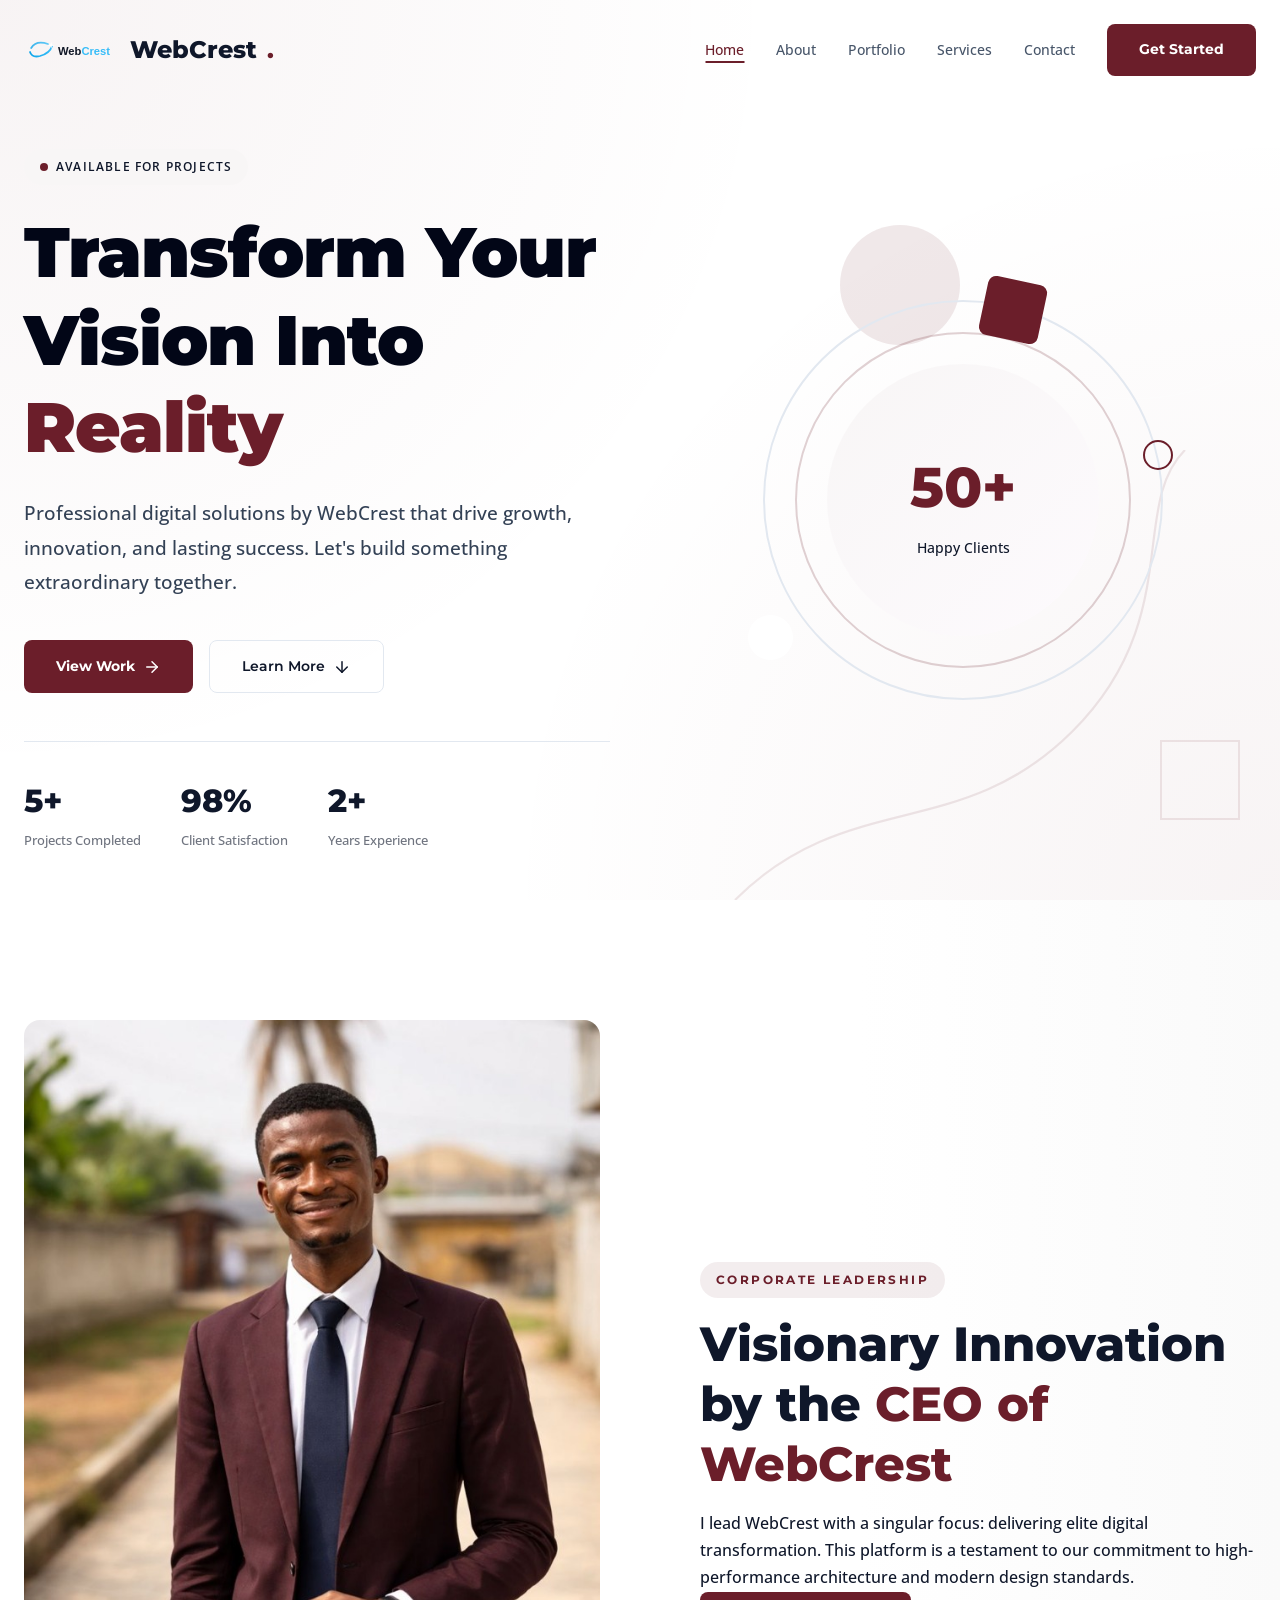
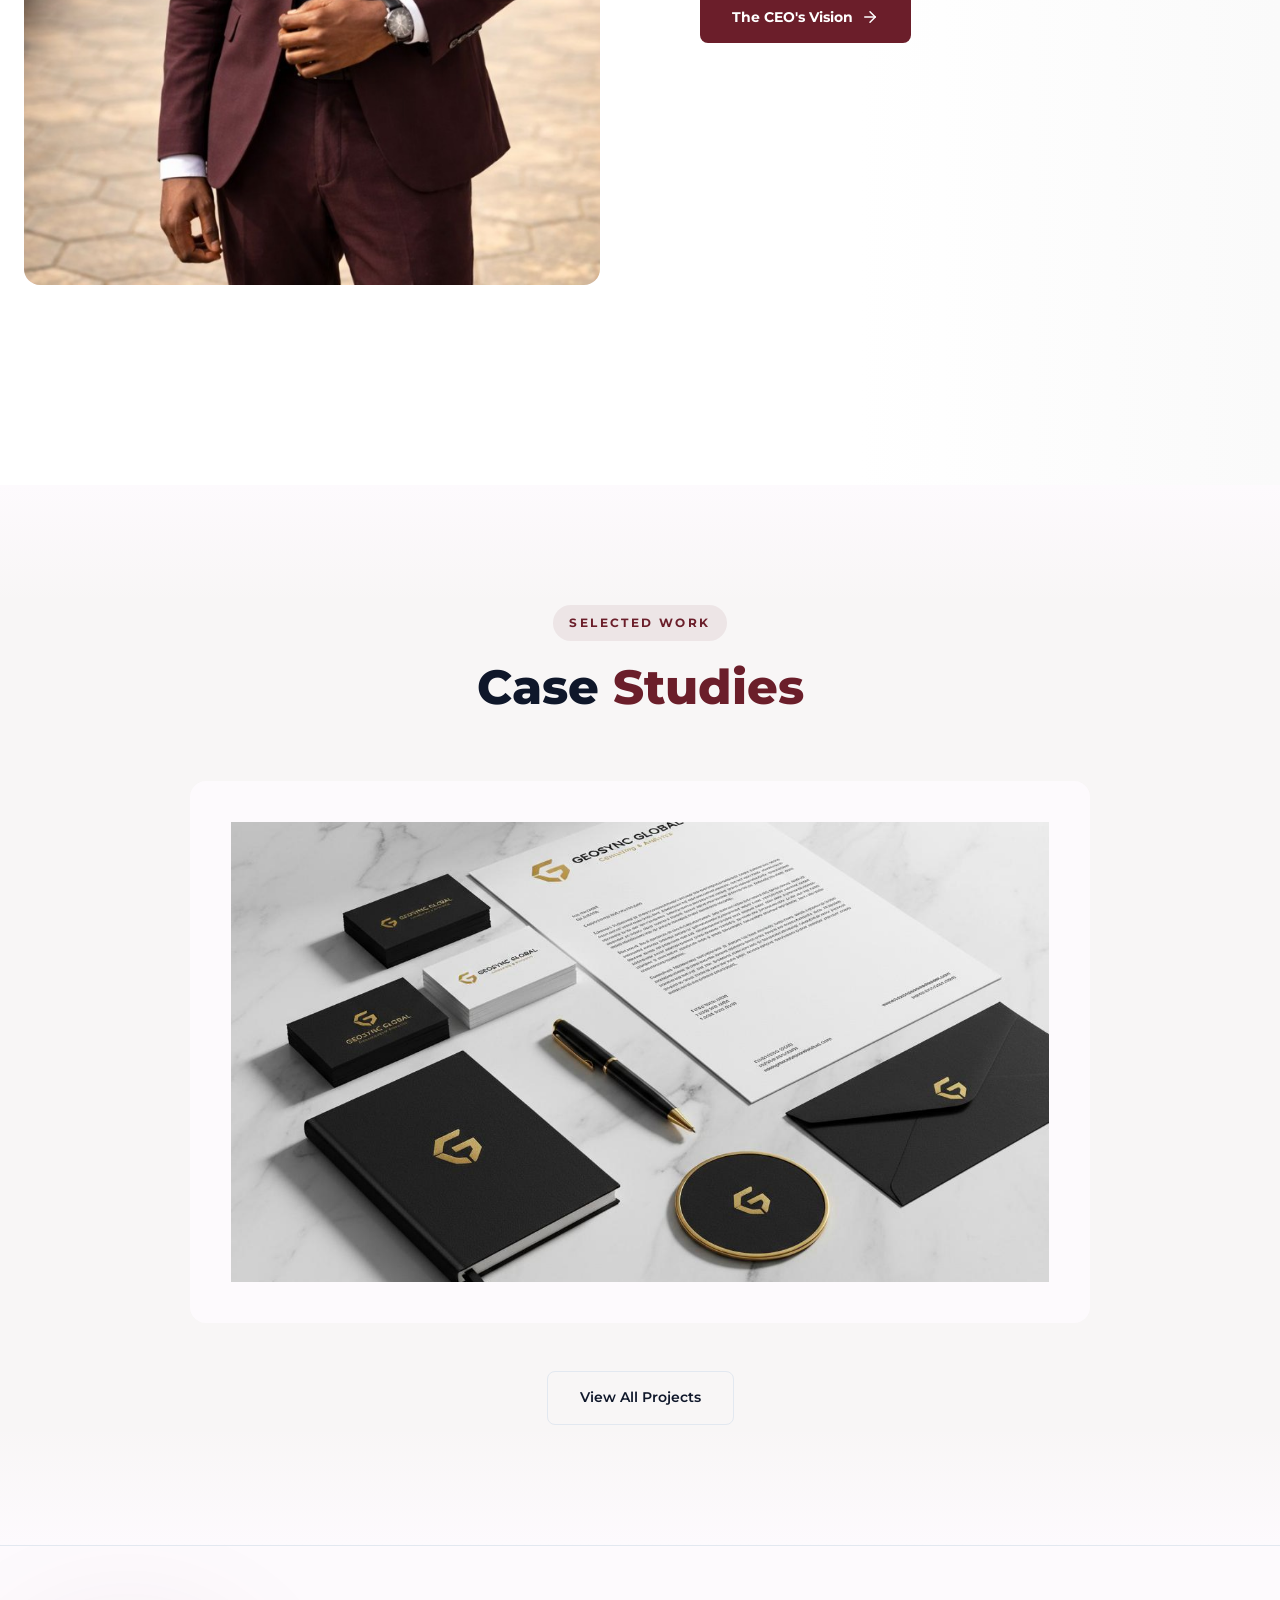
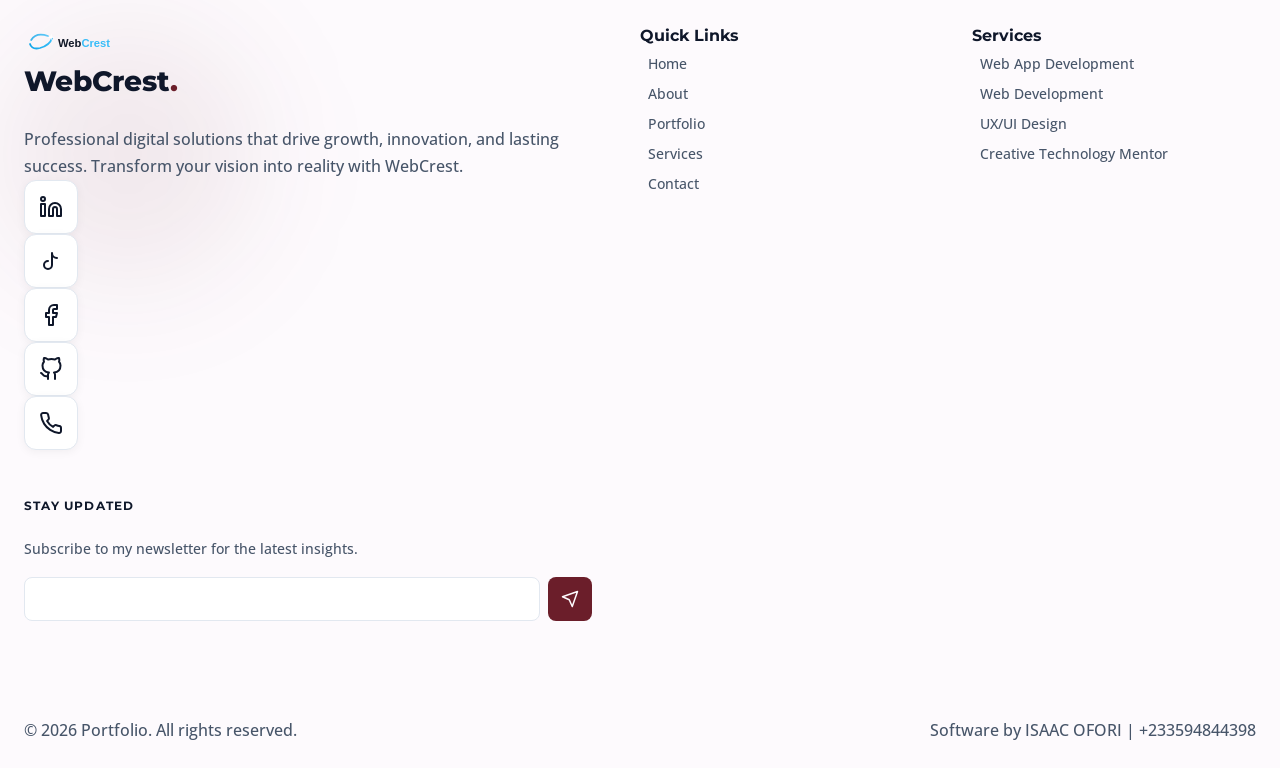
==== commit f0977080: "fix: update form submission and rebrand to Creative Technology Mentor" ====
--- a/index.html
+++ b/index.html
@@ -200,6 +200,13 @@
                                 stroke="currentColor" stroke-width="2" stroke-linecap="round" stroke-linejoin="round">
                                 <path d="M18 2h-3a5 5 0 0 0-5 5v3H7v4h3v8h4v-8h3l1-4h-4V7a1 1 0 0 1 1-1h3z" />
                             </svg></a>
+                        <a href="https://github.com/ike2040" target="_blank" class="social-link" title="GitHub"><svg
+                                width="18" height="18" viewBox="0 0 24 24" fill="none" stroke="currentColor"
+                                stroke-width="2" stroke-linecap="round" stroke-linejoin="round">
+                                <path
+                                    d="M9 19c-5 1.5-5-2.5-7-3m14 6v-3.87a3.37 3.37 0 0 0-.94-2.61c3.14-.35 6.44-1.54 6.44-7A5.44 5.44 0 0 0 20 4.77 5.07 5.07 0 0 0 19.91 1S18.73.65 16 2.48a13.38 13.38 0 0 0-7 0C6.27.65 5.09 1 5.09 1A5.07 5.07 0 0 0 5 4.77a5.44 5.44 0 0 0-1.5 3.78c0 5.42 3.3 6.61 6.44 7A3.37 3.37 0 0 0 9 18.13V22">
+                                </path>
+                            </svg></a>
                         <a href="https://wa.me/233594844398" target="_blank" class="social-link" title="WhatsApp"><svg
                                 width="18" height="18" viewBox="0 0 24 24" fill="none" stroke="currentColor"
                                 stroke-width="2" stroke-linecap="round" stroke-linejoin="round">
@@ -224,14 +231,14 @@
                         <li><a href="services.html">Web App Development</a></li>
                         <li><a href="services.html">Web Development</a></li>
                         <li><a href="services.html">UX/UI Design</a></li>
-                        <li><a href="services.html">Project Management</a></li>
+                        <li><a href="services.html">Creative Technology Mentor</a></li>
                     </ul>
                 </div>
                 <div class="footer-newsletter scroll-animate stagger-3">
                     <h4>Stay Updated</h4>
                     <p>Subscribe to my newsletter for the latest insights.</p>
-                    <form class="newsletter-form" id="newsletterForm">
-                        <input type="email" placeholder="Email Address" required>
+                    <form class="newsletter-form" id="newsletterForm" action="https://formspree.io/f/xojkbbpn" method="POST">
+                        <input type="email" name="email" placeholder="Email Address" required>
                         <button type="submit">
                             <svg width="18" height="18" viewBox="0 0 24 24" fill="none" stroke="currentColor"
                                 stroke-width="2" stroke-linecap="round" stroke-linejoin="round">
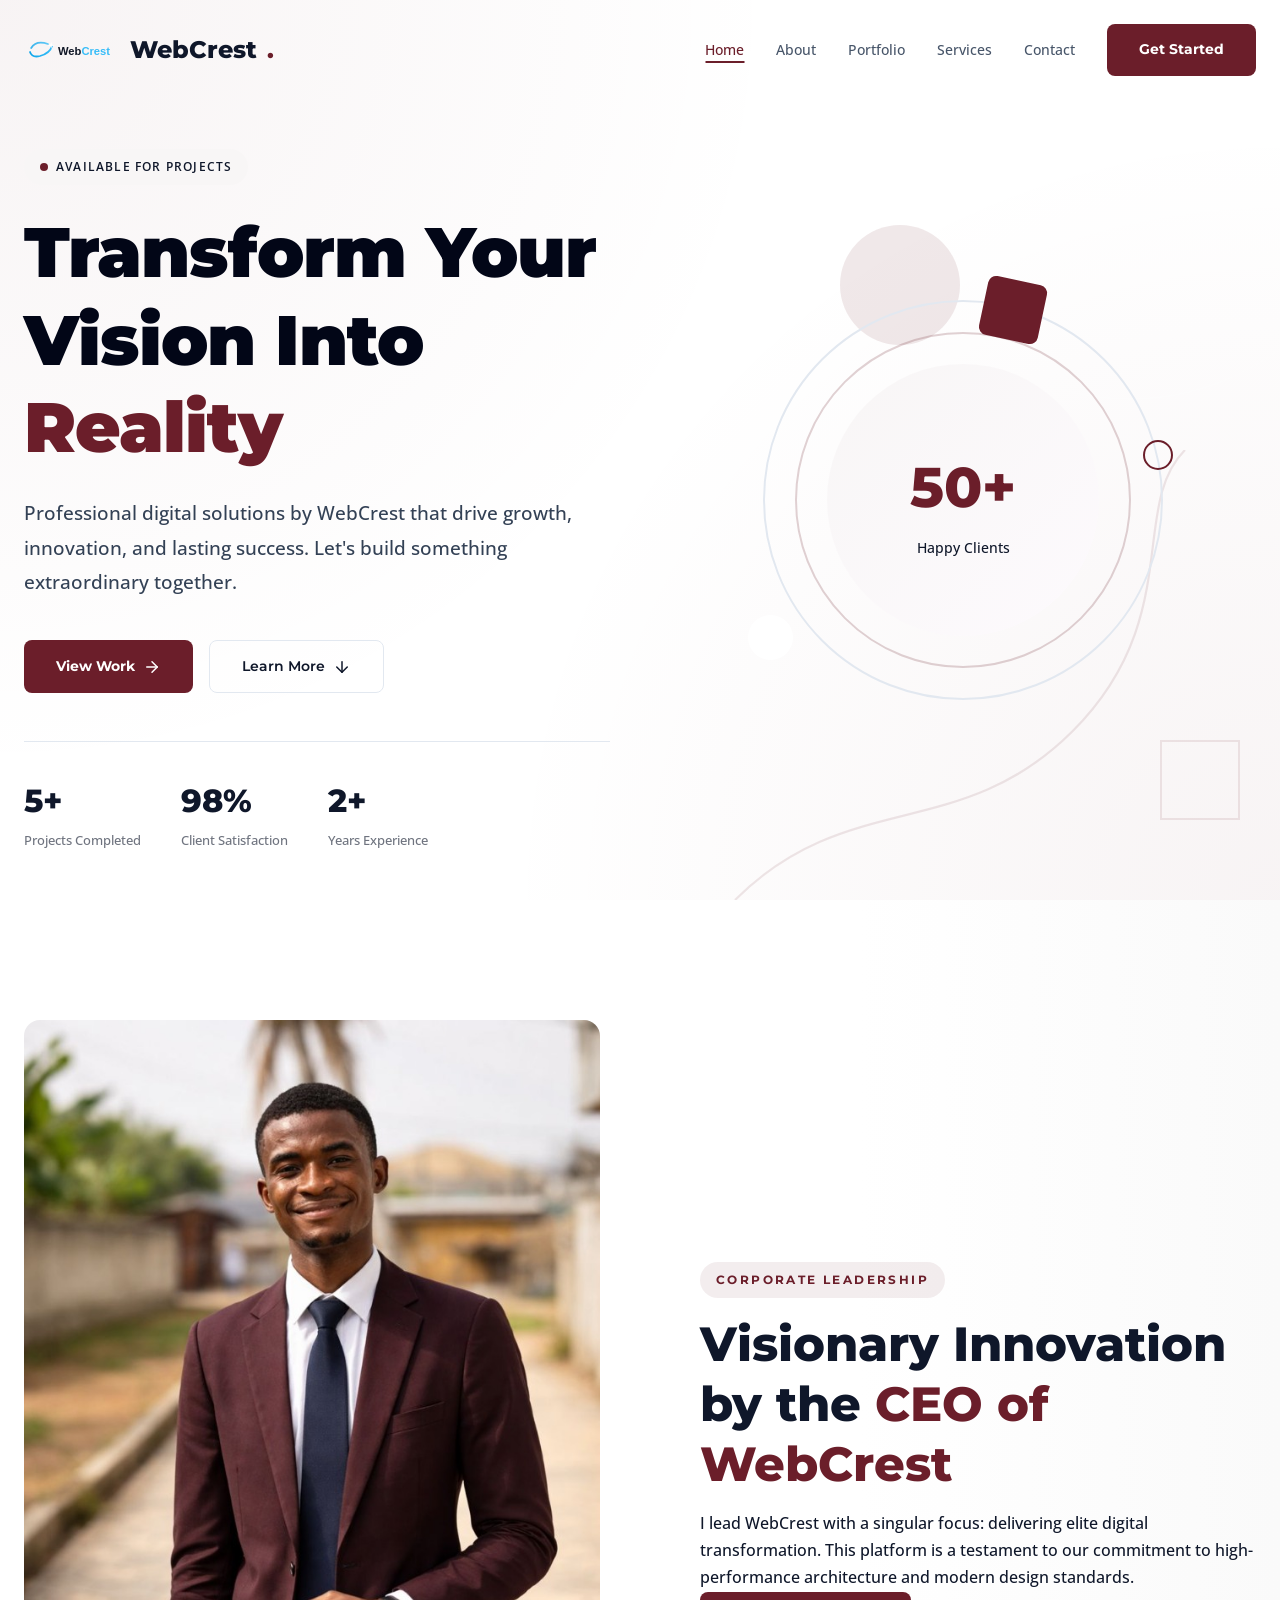
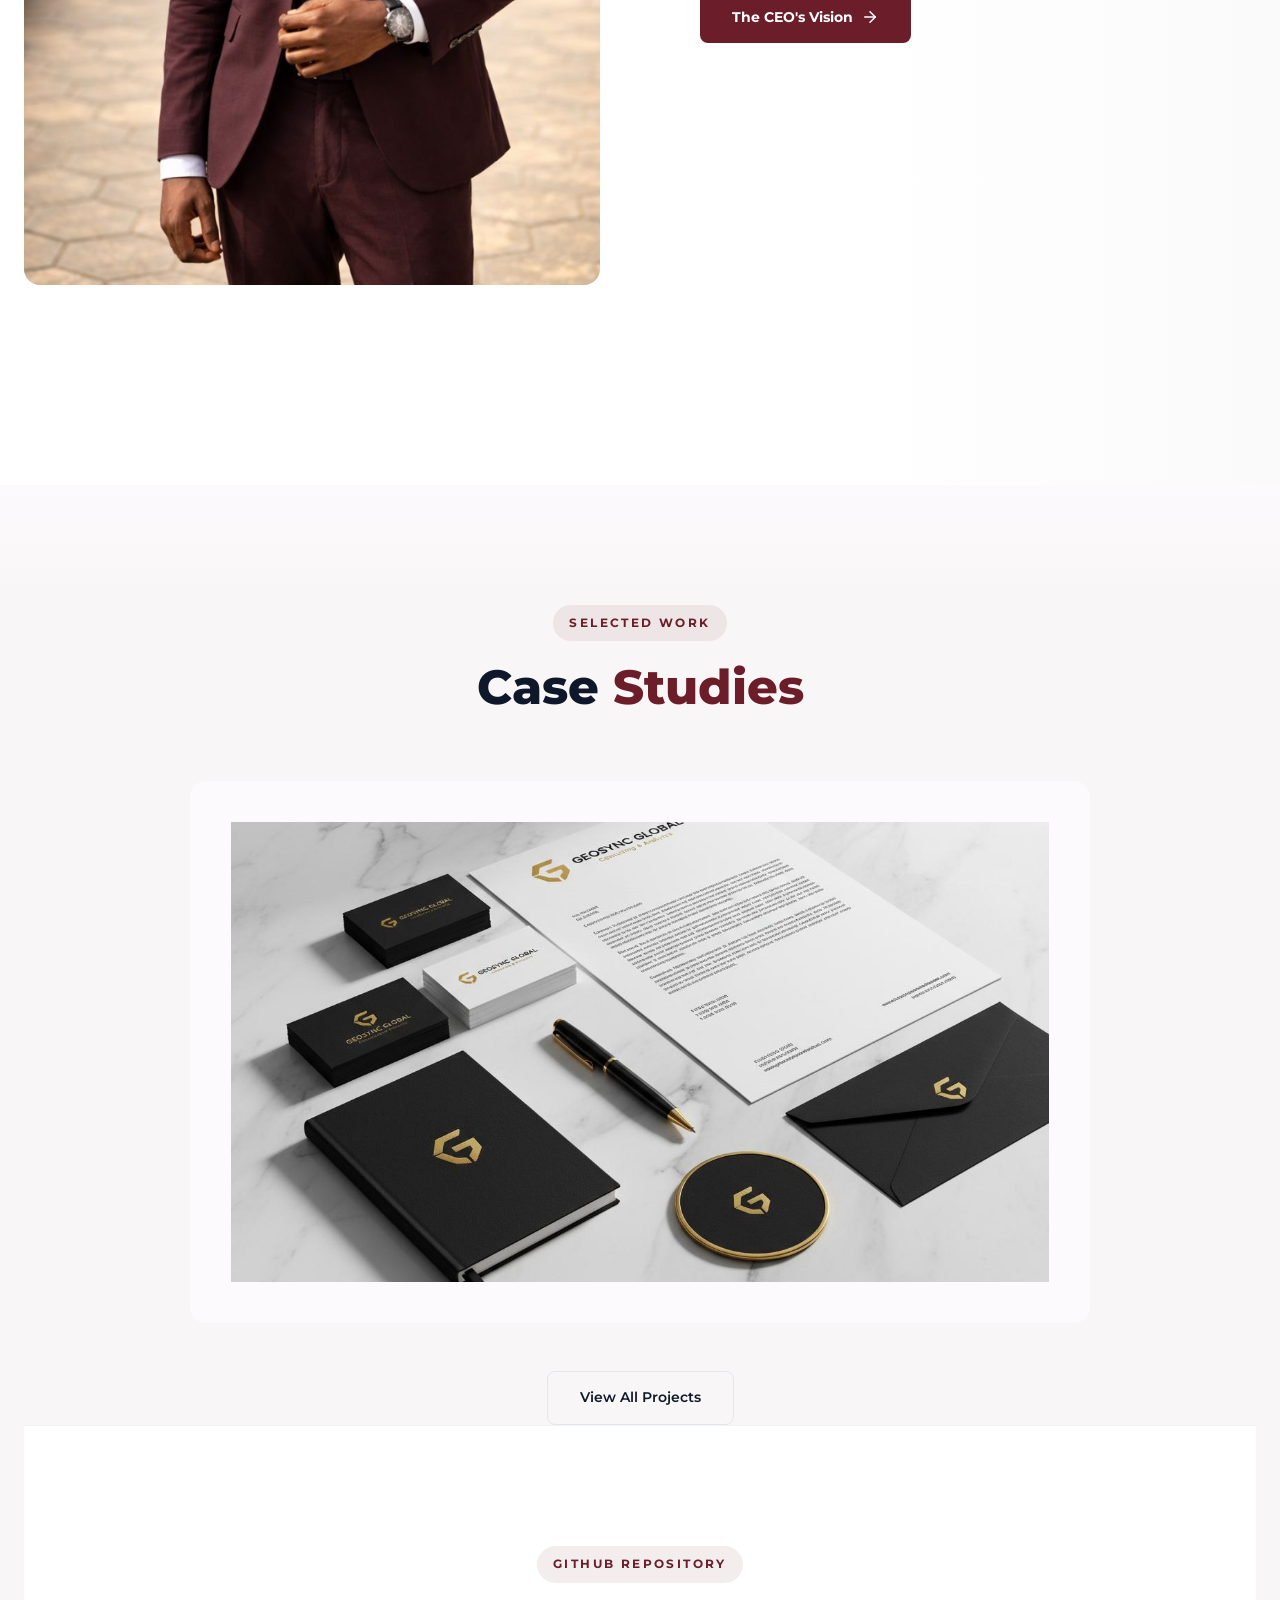
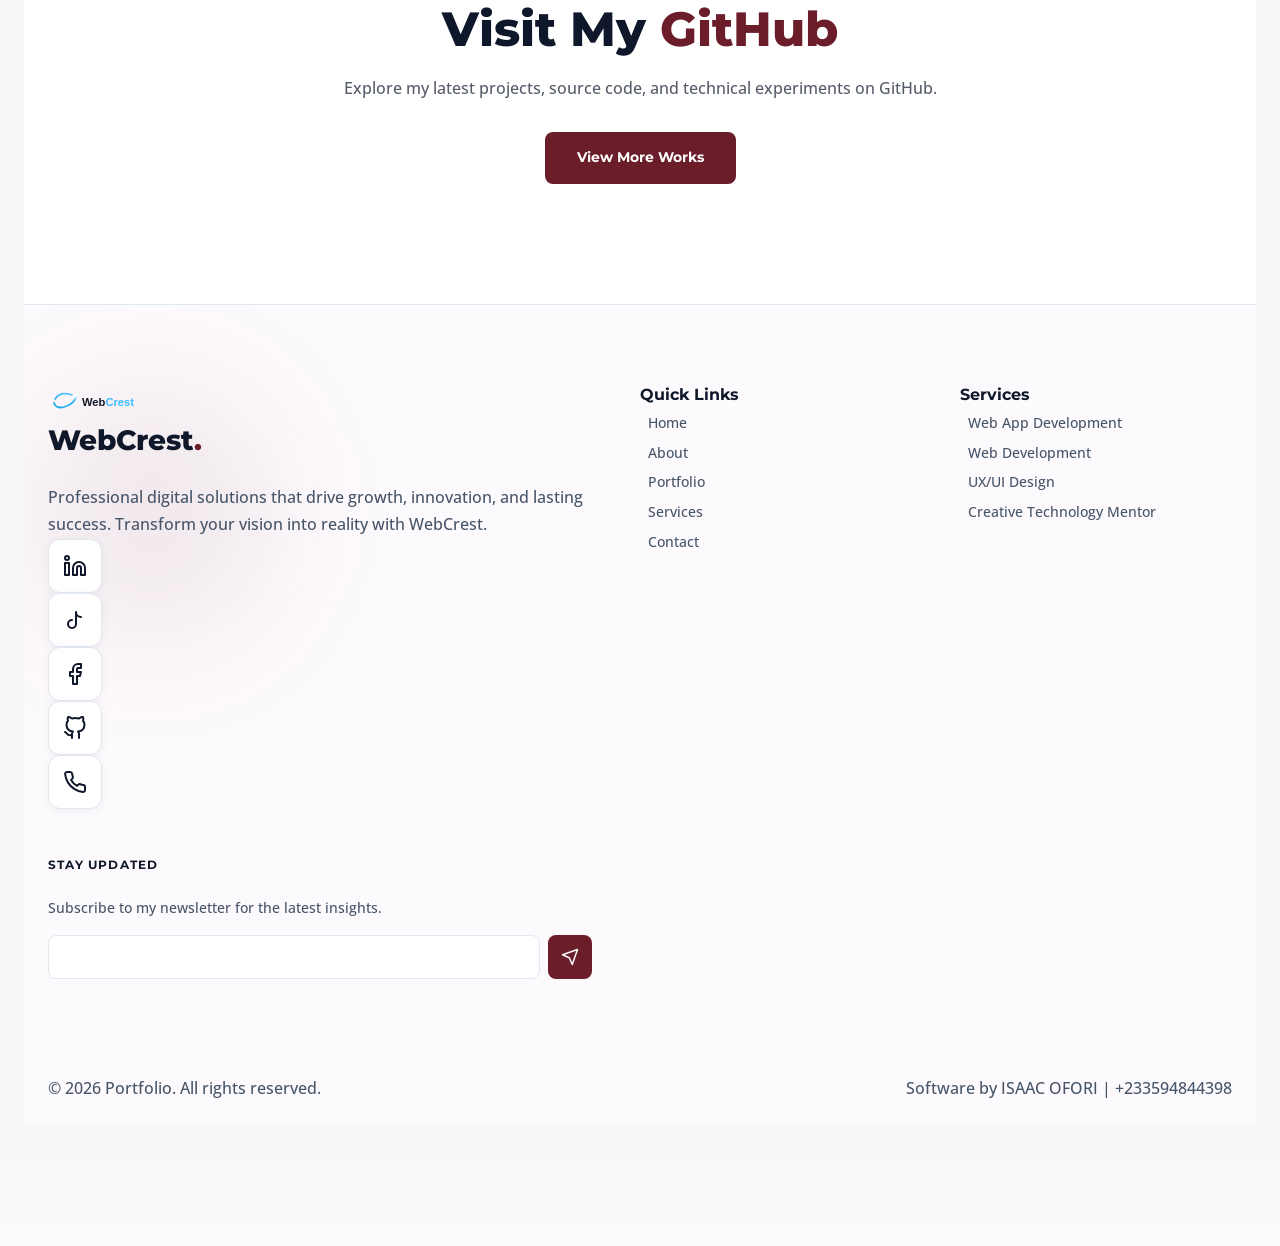
==== commit 905f8d5a: "feat: add GitHub CTA sections to home and portfolio pages" ====
--- a/index.html
+++ b/index.html
@@ -162,6 +162,15 @@
             <div class="text-center" style="margin-top: 40px;">
                 <a href="portfolio.html" class="btn-secondary">View All Projects</a>
             </div>
+    <!-- More Work CTA -->
+    <section class="github-cta section-padding" style="border-top: 1px solid rgba(0,0,0,0.05);">
+        <div class="container">
+            <div class="text-center scroll-animate">
+                <span class="section-label">GitHub Repository</span>
+                <h2 class="section-title">Visit My <span class="accent">GitHub</span></h2>
+                <p class="section-subtitle" style="max-width: 600px; margin: 0 auto 30px;">Explore my latest projects, source code, and technical experiments on GitHub.</p>
+                <a href="https://github.com/ike2040" target="_blank" class="btn-primary">View More Works</a>
+            </div>
         </div>
     </section>
 
